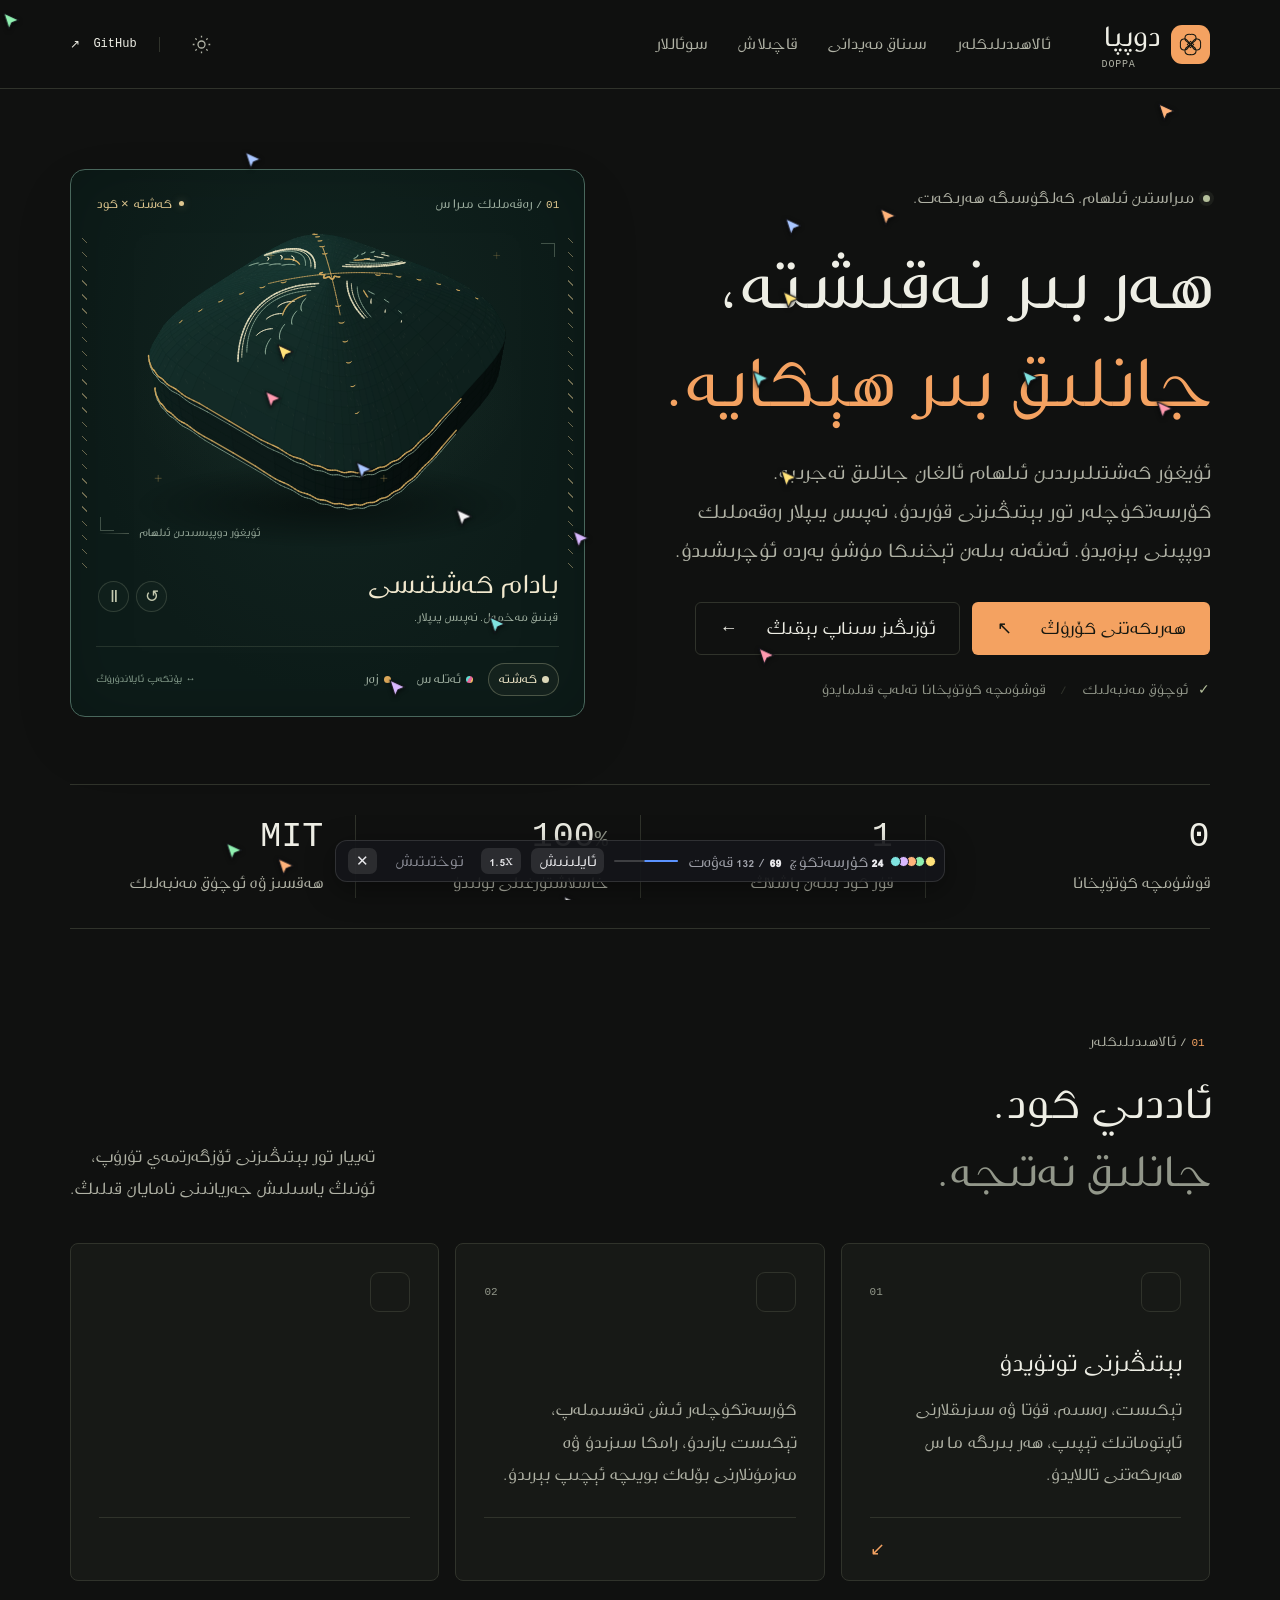
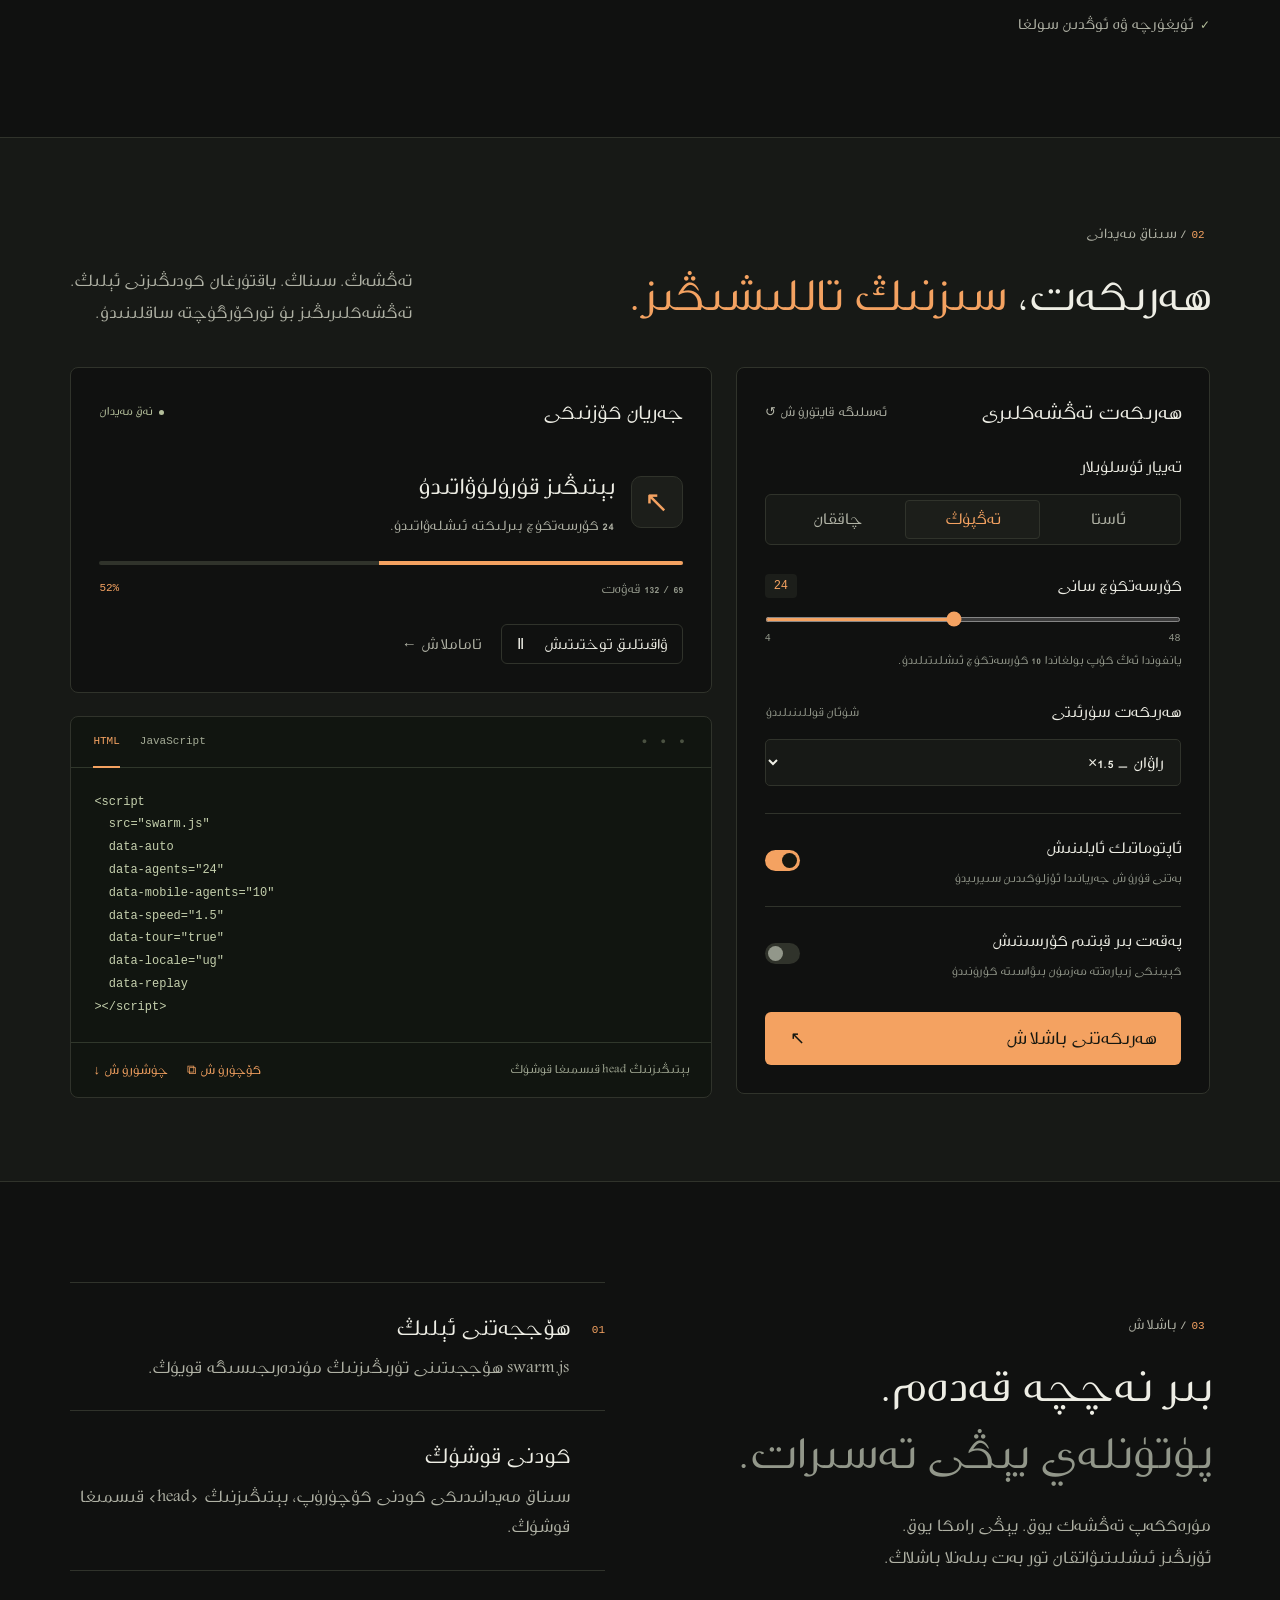
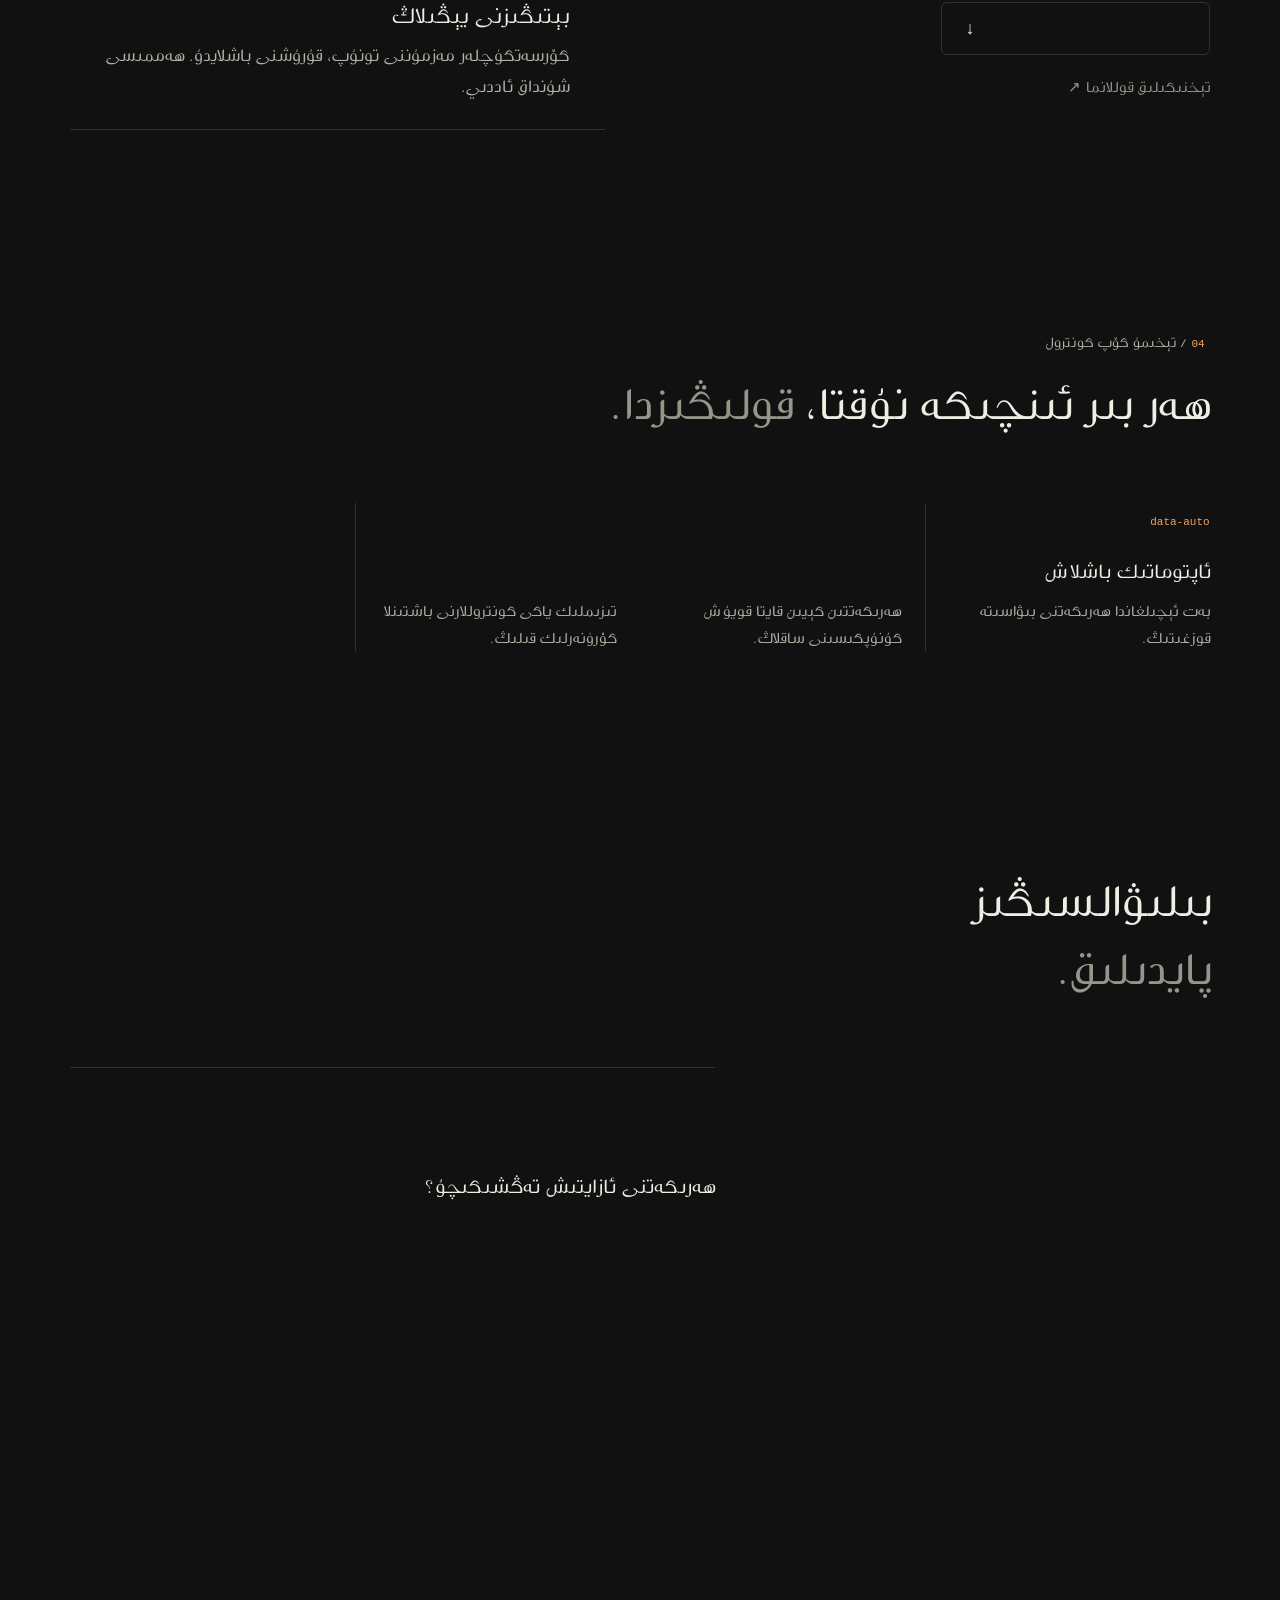
==== demo/index.html @ f2dac741 "Launch Doppa by UyghurCommunity Inherited software notices are preserved in LICENSE and THIRD_PARTY_" ====
<!doctype html>
<html lang="ug" dir="rtl" data-theme="dark">
<head>
  <meta charset="utf-8">
  <meta name="viewport" content="width=device-width, initial-scale=1">
  <meta name="theme-color" content="#101110">
  <meta name="description" content="دوپپا — ئۇيغۇر دوپپا كەشتىسى ۋە ئەتلەس رەڭلىرىدىن ئىلھام ئالغان جانلىق رەقەملىك تەجرىبە. ئۆزىڭىز ئايلاندۇرۇڭ، رەڭ تاللاڭ ۋە تور بېتىڭىزنى جانلاندۇرۇڭ.">
  <title>دوپپا — مىراس بىلەن ھەرىكەت ئۇچراشقاندا</title>
  <link rel="icon" href="mark.svg" type="image/svg+xml">
  <link rel="preload" href="../Uyghur%20tesewwur.ttf" as="font" type="font/ttf" crossorigin>
  <link rel="stylesheet" href="page.css">
  <script src="../swarm.js"></script>
</head>
<body>
  <a class="skip-link" href="#main" data-swarm-skip>مەزمۇنغا ئاتلاش</a>
  <header class="nav" data-swarm-skip>
    <div class="nav-inner wrap">
      <a class="logo" href="#top" aria-label="دوپپا — باش بەت"><span class="logo-mark" aria-hidden="true"><svg viewBox="0 0 40 40" fill="none" stroke="currentColor" stroke-width="1.35" aria-hidden="true"><path d="M20 19C9 15 12 6 20 7c8-1 11 8 0 12Zm1 1c4-11 13-8 12 0 1 8-8 11-12 0Zm-1 1c11 4 8 13 0 12-8 1-11-8 0-12Zm-1-1C15 31 6 28 7 20c-1-8 8-11 12 0Z"/><path d="m20 16 4 4-4 4-4-4Z"/></svg></span><span>دوپپا<span class="logo-sub" lang="en" dir="ltr">DOPPA</span></span></a>
      <nav class="nav-links" id="navigation" aria-label="ئاساسىي تىزىملىك">
        <a href="#features">ئالاھىدىلىكلەر</a><a href="#playground">سىناق مەيدانى</a><a href="#install">قاچىلاش</a><a href="#questions">سوئاللار</a>
      </nav>
      <div class="nav-actions">
        <button class="icon-btn" id="theme-toggle" type="button" aria-label="يورۇق كۆرۈنۈشكە ئالماشتۇرۇش" title="كۆرۈنۈشنى ئالماشتۇرۇش"><svg viewBox="0 0 24 24" fill="none" stroke="currentColor" stroke-width="1.5" aria-hidden="true"><circle cx="12" cy="12" r="4"/><path d="M12 2v2m0 16v2M2 12h2m16 0h2M5 5l1.5 1.5m11 11L19 19M5 19l1.5-1.5m11-11L19 5"/></svg></button>
        <a class="github-link" href="https://github.com/UyghurCommunity" target="_blank" rel="noreferrer"><span lang="en">GitHub</span><span aria-hidden="true">↗</span></a>
        <button class="icon-btn menu-toggle" id="menu-toggle" type="button" aria-label="تىزىملىكنى ئېچىش" aria-expanded="false" aria-controls="navigation">☰</button>
      </div>
    </div>
  </header>

  <main id="main">
    <section class="hero wrap" id="top">
      <div class="hero-copy">
        <p class="eyebrow"><span class="status-dot"></span>مىراستىن ئىلھام. كەلگۈسىگە ھەرىكەت.</p>
        <h1>ھەر بىر نەقىشتە،<br><span class="accent">جانلىق بىر ھېكايە.</span></h1>
        <p class="lede">ئۇيغۇر كەشتىلىرىدىن ئىلھام ئالغان جانلىق تەجرىبە. كۆرسەتكۈچلەر تور بېتىڭىزنى قۇرىدۇ، نەپىس يىپلار رەقەملىك دوپپىنى بېزەيدۇ. ئەنئەنە بىلەن تېخنىكا مۇشۇ يەردە ئۇچرىشىدۇ.</p>
        <div class="cta-row"><button class="btn btn-primary" type="button" id="hero-replay" data-swarm-skip><span>ھەرىكەتنى كۆرۈڭ</span><span aria-hidden="true">↖</span></button><a class="btn btn-outline" href="#playground">ئۆزىڭىز سىناپ بېقىڭ <span aria-hidden="true">←</span></a></div>
        <p class="hero-note"><span class="tiny-check" aria-hidden="true">✓</span>ئوچۇق مەنبەلىك <span class="note-separator">/</span>قوشۇمچە كۈتۈپخانا تەلەپ قىلمايدۇ</p>
      </div>
      <div class="hero-visual heritage-card" data-palette="badam" data-swarm-skip>
        <div class="heritage-heading"><span class="heritage-edition"><bdi>01</bdi> / رەقەملىك مىراس</span><span class="heritage-live"><i></i>كەشتە × كود</span></div>
        <div class="heritage-stage">
          <div class="heritage-halo" aria-hidden="true"></div>
          <span class="heritage-corner corner-tr" aria-hidden="true"></span><span class="heritage-corner corner-bl" aria-hidden="true"></span>
          <canvas id="heritage-canvas" width="600" height="440" tabindex="0" role="img" aria-label="بادام كەشتىسىدىن ئىلھاملانغان، تۆت بۆلەكلىك رەقەملىك دوپپا" aria-describedby="heritage-help">دوپپا كەشتىسىدىن ئىلھاملانغان رەقەملىك نەقىش.</canvas>
          <div class="heritage-object-label"><span>ئۇيغۇر دوپپىسىدىن ئىلھام</span><span class="heritage-label-line" aria-hidden="true"></span></div>
        </div>
        <div class="heritage-caption"><div><h2 id="heritage-title">بادام كەشتىسى</h2><p id="heritage-description">قېنىق مەخمەل. نەپىس يىپلار.</p></div><div class="heritage-object-actions"><button id="heritage-reset" type="button" aria-label="دوپپا كۆرۈنۈشىنى ئەسلىگە قايتۇرۇش" title="ئەسلىگە قايتۇرۇش">↺</button><button id="heritage-pause" type="button" aria-pressed="false" aria-label="دوپپا ھەرىكىتىنى توختىتىش"><span aria-hidden="true">Ⅱ</span></button></div></div>
        <div class="heritage-toolbar"><div class="heritage-palettes" role="group" aria-label="دوپپىنىڭ رەڭ ئۇسلۇبى"><button type="button" data-heritage-palette="badam" aria-pressed="true"><i aria-hidden="true"></i>كەشتە</button><button type="button" data-heritage-palette="atlas" aria-pressed="false"><i aria-hidden="true"></i>ئەتلەس</button><button type="button" data-heritage-palette="golden" aria-pressed="false"><i aria-hidden="true"></i>زەر</button></div><p class="heritage-drag-hint" aria-hidden="true">↔ يۆتكەپ ئايلاندۇرۇڭ</p></div>
        <p class="sr-only" id="heritage-help">سۆرەپ ئايلاندۇرۇڭ. كۇنۇپكا تاختىسىدىكى يۆنىلىش كۇنۇپكىلىرى بىلەن كۆرۈنۈشنى ئۆزگەرتىڭ، بوشلۇق كۇنۇپكىسى بىلەن توختىتىڭ ياكى داۋاملاشتۇرۇڭ، Home بىلەن ئەسلىگە قايتۇرۇڭ.</p>
      </div>
      <dl class="stats"><div><dt>قوشۇمچە كۈتۈپخانا</dt><dd>0</dd></div><div><dt>قۇر كود بىلەن باشلاڭ</dt><dd>1</dd></div><div><dt>خاسلاشتۇرغىلى بولىدۇ</dt><dd>100<span>%</span></dd></div><div><dt>ھەقسىز ۋە ئوچۇق مەنبەلىك</dt><dd lang="en">MIT</dd></div></dl>
    </section>

    <section class="section wrap" id="features">
      <div class="section-heading"><div><p class="kicker"><span dir="ltr">01</span> / ئالاھىدىلىكلەر</p><h2>ئاددىي كود.<br><span class="dim">جانلىق نەتىجە.</span></h2></div><p class="section-intro">تەييار تور بېتىڭىزنى ئۆزگەرتمەي تۇرۇپ،<br>ئۇنىڭ ياسىلىش جەريانىنى نامايان قىلىڭ.</p></div>
      <div class="cards">
        <article class="card"><div class="card-top"><span class="feature-icon" aria-hidden="true">⌕</span><span class="card-num">01</span></div><h3>بېتىڭىزنى تونۇيدۇ</h3><p>تېكىست، رەسىم، قۇتا ۋە سىزىقلارنى ئاپتوماتىك تېپىپ، ھەر بىرىگە ماس ھەرىكەتنى تاللايدۇ.</p><span class="card-foot">ئاپتوماتىك تەھلىل <span aria-hidden="true">↙</span></span></article>
        <article class="card"><div class="card-top"><span class="feature-icon" aria-hidden="true">↖</span><span class="card-num">02</span></div><h3>بىرلىكتە قۇرىدۇ</h3><p>كۆرسەتكۈچلەر ئىش تەقسىملەپ، تېكىست يازىدۇ، رامكا سىزىدۇ ۋە مەزمۇنلارنى بۆلەك بويىچە ئېچىپ بېرىدۇ.</p><span class="card-foot">ماسلاشقان ھەرىكەت <span aria-hidden="true">↙</span></span></article>
        <article class="card"><div class="card-top"><span class="feature-icon" aria-hidden="true">✧</span><span class="card-num">03</span></div><h3>ئىز قالدۇرمايدۇ</h3><p>ھەرىكەت تاماملانغاندا ئۈستۈنكى قەۋەت يوقىلىدۇ. تور بېتىڭىز ئەسلى ھالىتىدە نورمال خىزمەت قىلىدۇ.</p><span class="card-foot">ئەسلى مەزمۇن ساقلىنىدۇ <span aria-hidden="true">↙</span></span></article>
      </div>
      <div class="feature-strip"><span><i aria-hidden="true">✓</i>ئۇيغۇرچە ۋە ئوڭدىن سولغا</span><span><i aria-hidden="true">✓</i>يانفونغا ماسلاشقان</span><span><i aria-hidden="true">✓</i>ھەرىكەتنى ئازايتىشنى قوللايدۇ</span><span><i aria-hidden="true">✓</i>خالىغان ۋاقىتتا ئاتلاڭ</span></div>
    </section>

    <section class="lab-section" id="playground" data-swarm-skip>
      <div class="wrap">
        <div class="section-heading"><div><p class="kicker"><span dir="ltr">02</span> / سىناق مەيدانى</p><h2>ھەرىكەت، <span class="accent">سىزنىڭ تاللىشىڭىز.</span></h2></div><p class="section-intro">تەڭشەڭ. سىناڭ. ياقتۇرغان كودىڭىزنى ئېلىڭ.<br>تەڭشەكلىرىڭىز بۇ توركۆرگۈچتە ساقلىنىدۇ.</p></div>
        <div class="lab-grid">
          <form class="control-panel" id="settings-form">
            <div class="panel-heading"><h3>ھەرىكەت تەڭشەكلىرى</h3><button class="text-button" id="reset-settings" type="button">ئەسلىگە قايتۇرۇش ↺</button></div>
            <div class="field"><span class="field-label" id="preset-label">تەييار ئۇسلۇبلار</span><div class="presets" role="group" aria-labelledby="preset-label"><button type="button" data-preset="calm" aria-pressed="false">ئاستا</button><button type="button" data-preset="balanced" aria-pressed="true">تەڭپۇڭ</button><button type="button" data-preset="energetic" aria-pressed="false">چاققان</button></div></div>
            <div class="field"><label class="field-row" for="agent-count"><span>كۆرسەتكۈچ سانى</span><output for="agent-count" id="agent-output" dir="ltr">24</output></label><input id="agent-count" name="agents" type="range" min="4" max="48" step="1" value="24" dir="ltr"><div class="range-labels" dir="ltr"><span>4</span><span>48</span></div><p class="field-hint">يانفوندا ئەڭ كۆپ بولغاندا 10 كۆرسەتكۈچ ئىشلىتىلىدۇ.</p></div>
            <div class="field"><label class="field-row" for="speed"><span>ھەرىكەت سۈرئىتى</span><span class="field-hint">شۇئان قوللىنىلىدۇ</span></label><select id="speed" name="speed"><option value="0.5">ئاستا — 0.5×</option><option value="1">نورمال — 1×</option><option value="1.5" selected>راۋان — 1.5×</option><option value="2">تېز — 2×</option><option value="4">ناھايىتى تېز — 4×</option></select></div>
            <label class="toggle-row" for="tour"><span><strong>ئاپتوماتىك ئايلىنىش</strong><small>بەتنى قۇرۇش جەريانىدا ئۆزلۈكىدىن سىيرىيدۇ</small></span><input id="tour" name="tour" type="checkbox" role="switch" checked><span class="switch" aria-hidden="true"></span></label>
            <label class="toggle-row" for="once"><span><strong>پەقەت بىر قېتىم كۆرسىتىش</strong><small>كېيىنكى زىيارەتتە مەزمۇن بىۋاسىتە كۆرۈنىدۇ</small></span><input id="once" name="once" type="checkbox" role="switch"><span class="switch" aria-hidden="true"></span></label>
            <button class="btn btn-primary run-button" id="run-animation" type="submit"><span>ھەرىكەتنى باشلاش</span><span aria-hidden="true">↖</span></button>
            <p class="reduced-note" id="reduced-note" hidden>سىستېمىڭىزدا ھەرىكەتنى ئازايتىش ئېچىلغان. مەزمۇنلار بىۋاسىتە كۆرسىتىلىدۇ.</p>
          </form>
          <div class="lab-preview">
            <div class="monitor panel"><div class="panel-heading"><h3>جەريان كۆزنىكى</h3><span class="live-badge"><i></i>نەق مەيدان</span></div><div class="monitor-status"><span class="monitor-symbol" aria-hidden="true">↖</span><div><p class="status-label" id="run-status" role="status" aria-live="polite">سىناشقا تەييار</p><p class="monitor-hint" id="run-hint">تەڭشەكلىرىڭىزنى تاللاپ، ھەرىكەتنى باشلاڭ.</p></div></div><div class="progress" id="build-progress" role="progressbar" aria-label="قۇرۇش جەريانى" aria-valuemin="0" aria-valuemax="100" aria-valuenow="0"><span id="progress-fill"></span></div><div class="monitor-meta"><span id="layer-count">0 / 0 قەۋەت</span><span id="progress-percent" dir="ltr">0%</span></div><div class="monitor-actions"><button class="btn btn-outline" id="pause-animation" type="button" disabled>ۋاقىتلىق توختىتىش <span aria-hidden="true">Ⅱ</span></button><button class="text-button" id="skip-animation" type="button" disabled>تاماملاش ←</button></div></div>
            <div class="code-panel"><div class="code-heading"><div class="code-tabs" role="tablist" aria-label="كود شەكلى"><button id="html-tab" role="tab" type="button" aria-selected="true" aria-controls="code-preview" data-code="html" lang="en">HTML</button><button id="js-tab" role="tab" type="button" aria-selected="false" aria-controls="code-preview" data-code="js" tabindex="-1" lang="en">JavaScript</button></div><span class="code-dots" aria-hidden="true">● ● ●</span></div><pre id="code-preview" role="tabpanel" aria-labelledby="html-tab" tabindex="0" dir="ltr"><code id="generated-code"></code></pre><div class="code-footer"><span id="code-instruction">بېتىڭىزگە قوشۇشقا تەييار</span><div><button id="copy-code" class="text-button" type="button">كۆچۈرۈش ⧉</button><button id="download-code" class="text-button" type="button">چۈشۈرۈش ↓</button></div></div><p class="copy-status" id="copy-status" role="status" aria-live="polite"></p></div>
          </div>
        </div>
      </div>
    </section>

    <section class="section wrap install-section" id="install">
      <div class="install-copy"><p class="kicker"><span dir="ltr">03</span> / باشلاش</p><h2>بىر نەچچە قەدەم.<br><span class="dim">پۈتۈنلەي يېڭى تەسىرات.</span></h2><p class="section-intro">مۇرەككەپ تەڭشەك يوق. يېڭى رامكا يوق.<br>ئۆزىڭىز ئىشلىتىۋاتقان تور بەت بىلەنلا باشلاڭ.</p><a class="btn btn-outline" href="../swarm.js" download="swarm.js">ھۆججەتنى چۈشۈرۈش <span aria-hidden="true">↓</span></a><a class="docs-link" href="https://github.com/UyghurCommunity/doppa#readme" target="_blank" rel="noreferrer">تېخنىكىلىق قوللانما ↗</a></div>
      <ol class="steps"><li><span class="step-num">01</span><div><h3>ھۆججەتنى ئېلىڭ</h3><p><bdi lang="en">swarm.js</bdi> ھۆججىتىنى تۈرىڭىزنىڭ مۇندەرىجىسىگە قويۇڭ.</p></div></li><li><span class="step-num">02</span><div><h3>كودنى قوشۇڭ</h3><p>سىناق مەيدانىدىكى كودنى كۆچۈرۈپ، بېتىڭىزنىڭ <bdi lang="en">&lt;head&gt;</bdi> قىسمىغا قوشۇڭ.</p></div></li><li><span class="step-num">03</span><div><h3>بېتىڭىزنى يېڭىلاڭ</h3><p>كۆرسەتكۈچلەر مەزمۇننى تونۇپ، قۇرۇشنى باشلايدۇ. ھەممىسى شۇنداق ئاددىي.</p></div></li></ol>
    </section>

    <section class="section wrap" id="options"><div class="section-heading"><div><p class="kicker"><span dir="ltr">04</span> / تېخىمۇ كۆپ كونترول</p><h2>ھەر بىر ئىنچىكە نۇقتا، <span class="dim">قولىڭىزدا.</span></h2></div></div><div class="options-grid"><div class="option"><code>data-auto</code><h3>ئاپتوماتىك باشلاش</h3><p>بەت ئېچىلغاندا ھەرىكەتنى بىۋاسىتە قوزغىتىڭ.</p></div><div class="option"><code>data-replay</code><h3>قايتا كۆرۈش</h3><p>ھەرىكەتتىن كېيىن قايتا قويۇش كۇنۇپكىسىنى ساقلاڭ.</p></div><div class="option"><code>data-swarm-skip</code><h3>بۆلەكنى چىقىرىۋېتىش</h3><p>تىزىملىك ياكى كونتروللارنى باشتىنلا كۆرۈنەرلىك قىلىڭ.</p></div><div class="option"><code>data-swarm="media"</code><h3>بىر پۈتۈن ئېچىش</h3><p>بىر بۆلەكنى رەسىمگە ئوخشاش بىرلا قېتىمدا ئېچىڭ.</p></div></div></section>

    <section class="section wrap faq-section" id="questions"><div><p class="kicker"><span dir="ltr">05</span> / سوئاللار</p><h2>بىلىۋالسىڭىز<br><span class="dim">پايدىلىق.</span></h2></div><div class="faq-list"><details open><summary>مەۋجۇت تور بېتىمنى ئۆزگەرتىشىم كېرەكمۇ؟<span aria-hidden="true">+</span></summary><p>ياق. بۇ قورال تەييار مەزمۇننى تونۇپ ھەرىكەت قوشىدۇ. ھۆججەتنى ۋە بىر قۇر كودنى قوشسىڭىزلا بولىدۇ. ئۇنى ئېلىۋەتسىڭىز بەت ئەسلى ھالىتىگە قايتىدۇ.</p></details><details><summary>ئۇيغۇرچە مەزمۇننى قوللامدۇ؟<span aria-hidden="true">+</span></summary><p>ھەئە. بۇ نۇسخا ئۇيغۇرچە كونتروللارنى ۋە ئوڭدىن سولغا يېزىشنى قوللايدۇ. بەتنىڭ تىلىنى <bdi lang="en">lang="ug"</bdi> قىلىپ بەلگىلەڭ. بۇ بېتىمىزدە تەسەۋۋۇر خەت نۇسخىسى ئىشلىتىلدى.</p></details><details><summary>زىيارەتچىلەر ھەرىكەتنى توختىتالامدۇ؟<span aria-hidden="true">+</span></summary><p>ھەئە. ۋاقىتلىق توختىتىش، داۋاملاشتۇرۇش، سۈرئەتنى ئۆزگەرتىش ۋە بىۋاسىتە تاماملاش كونتروللىرى بار. قولدا سىيرىغاندا ئاپتوماتىك ئايلىنىش سىزگە يول بېرىدۇ.</p></details><details><summary>ھەرىكەتنى ئازايتىش تەڭشىكىچۇ؟<span aria-hidden="true">+</span></summary><p>سىستېمىدا ھەرىكەتنى ئازايتىش ئېچىلغان بولسا، مەزمۇنلار جانلاندۇرۇلماي بىۋاسىتە كۆرسىتىلىدۇ. تېكىستلەر ئېكران ئوقۇغۇچ ۋە ئىزدەش ماتورلىرى ئۈچۈن بەتتە ساقلىنىدۇ.</p></details><details><summary>بۇ قورالنى ھەقسىز ئىشلىتەمدىم؟<span aria-hidden="true">+</span></summary><p>ھەئە. قورال MIT ئىجازەتنامىسىدە ئوچۇق مەنبەلىك تارقىتىلغان. شەخسىي ۋە سودا تۈرلىرىڭىزدە ئىشلىتەلەيسىز. ئەسلى ئىجازەتنامىنى ساقلاڭ.</p></details></div></section>

    <section class="closing wrap"><div class="closing-inner"><p class="eyebrow"><span class="status-dot"></span>ئىجاد قىلىشنى باشلاڭ</p><h2>كېيىنكى بېتىڭىز،<br><span class="accent">تېخىمۇ جانلىق بولسۇن.</span></h2><p>ئۆزىڭىزگە ماسلاشتۇرۇڭ. ئۆز تۈرىڭىزدە ئىشلىتىڭ.</p><a class="btn btn-primary" href="#playground">سىناق مەيدانىغا قايتىش <span aria-hidden="true">↑</span></a><span class="closing-spark" aria-hidden="true"><svg viewBox="0 0 40 40" fill="none" stroke="currentColor" stroke-width="1.35" aria-hidden="true"><path d="M20 19C9 15 12 6 20 7c8-1 11 8 0 12Zm1 1c4-11 13-8 12 0 1 8-8 11-12 0Zm-1 1c11 4 8 13 0 12-8 1-11-8 0-12Zm-1-1C15 31 6 28 7 20c-1-8 8-11 12 0Z"/><path d="m20 16 4 4-4 4-4-4Z"/></svg></span></div></section>
  </main>
  <footer class="footer wrap"><a class="logo" href="#top"><span class="logo-mark" aria-hidden="true"><svg viewBox="0 0 40 40" fill="none" stroke="currentColor" stroke-width="1.35" aria-hidden="true"><path d="M20 19C9 15 12 6 20 7c8-1 11 8 0 12Zm1 1c4-11 13-8 12 0 1 8-8 11-12 0Zm-1 1c11 4 8 13 0 12-8 1-11-8 0-12Zm-1-1C15 31 6 28 7 20c-1-8 8-11 12 0Z"/><path d="m20 16 4 4-4 4-4-4Z"/></svg></span><span>دوپپا</span></a><p>مىراستىن ئىلھام. تەسەۋۋۇر بىلەن ياسالدى.</p><div><a href="https://github.com/UyghurCommunity" lang="en" target="_blank" rel="noreferrer">GitHub ↗</a><a href="../LICENSE" lang="en">MIT</a><a href="#top">يۇقىرىغا ↑</a></div></footer>
  <div class="toast" id="toast" role="status" aria-live="polite" data-swarm-skip></div>
  <script src="heritage.js"></script>
  <script src="page.js"></script>
</body>
</html>
---- demo/page.css ----
@font-face {
  font-family:"Tesewwur";
  src:url("../Uyghur%20tesewwur.ttf") format("truetype");
  font-weight:400;
  font-style:normal;
  font-display:swap;
}

:root {
  color-scheme:dark;
  --ink:#101110;
  --panel:#171916;
  --panel-alt:#1c1e1a;
  --line:#30332b;
  --text:#eeeee5;
  --muted:#b0b2a5;
  --dim:#92978a;
  --accent:#f4a261;
  --accent-text:#151710;
  --green:#b4bf9b;
  --gutter:clamp(22px,5.5vw,84px);
  --sans:"Tesewwur",Tahoma,Arial,sans-serif;
  --mono:ui-monospace,SFMono-Regular,Consolas,monospace;
}

:root[data-theme=light] {
  color-scheme:light;
  --ink:#f5f3eb;
  --panel:#eeede4;
  --panel-alt:#e7e7dc;
  --line:#d4d5c6;
  --text:#23271e;
  --muted:#5e6455;
  --dim:#6b735f;
  --accent:#b75a23;
  --accent-text:#fff8ef;
  --green:#596b3d;
}

* {
  box-sizing:border-box;
}

html {
  scroll-behavior:smooth;
  scroll-padding-top:100px;
  background:var(--ink);
  -webkit-text-size-adjust:100%;
}

body {
  margin:0;
  background:var(--ink);
  color:var(--text);
  font-family:var(--sans);
  font-size:18px;
  line-height:1.8;
  -webkit-font-smoothing:antialiased;
}

h1,h2,h3,p,dl,dd,dt,ul,ol {
  margin:0;
  padding:0;
}

ul,ol {
  list-style:none;
}

a {
  color:inherit;
  text-decoration:none;
}

button,input,select {
  font:inherit;
}

button {
  cursor:pointer;
}

button:disabled {
  cursor:default;
  opacity:.4;
}

a,button,input,select,summary {
  -webkit-tap-highlight-color:transparent;
}

button,a,select,input,summary {
  outline-offset:5px;
}

:focus-visible {
  outline:2px solid var(--accent);
}

::selection {
  background:var(--accent);
  color:var(--accent-text);
}

[hidden] {
  display:none!important;
}

bdi,code {
  unicode-bidi:isolate;
}

code {
  font-family:var(--mono);
  direction:ltr;
  display:inline-block;
  font-size:.8em;
}

.wrap {
  max-width:1440px;
  width:100%;
  margin-inline:auto;
  padding-inline:var(--gutter);
}

.accent {
  color:var(--accent);
}

.dim {
  color:var(--dim);
}

.skip-link {
  position:fixed;
  inset-block-start:8px;
  inset-inline-start:20px;
  transform:translateY(-150%);
  z-index:100;
  background:var(--accent);
  color:var(--accent-text);
  padding:8px 20px;
  border-radius:5px;
}

.skip-link:focus {
  transform:none;
}

.nav {
  position:sticky;
  top:0;
  z-index:20;
  background:color-mix(in srgb,var(--ink) 92%,transparent);
  backdrop-filter:blur(18px);
  border-bottom:1px solid var(--line);
}

.nav-inner {
  min-height:88px;
  display:flex;
  align-items:center;
  gap:clamp(24px,4vw,64px);
}

.logo {
  display:inline-flex;
  align-items:center;
  gap:12px;
  font-size:29px;
  line-height:1.3;
  flex-shrink:0;
}

.logo-mark {
  display:grid;
  place-items:center;
  width:39px;
  height:39px;
  border-radius:11px;
  background:var(--accent);
  color:var(--accent-text);
  font:29px/1 Arial,sans-serif;
}

.logo-sub {
  font:10px/1 var(--mono);
  letter-spacing:.08em;
  display:block;
  color:var(--muted);
  margin-top:5px;
}

.nav-links {
  display:flex;
  gap:30px;
  font-size:16px;
  color:var(--muted);
}

.nav-links a:hover,.github-link:hover,.text-button:hover,.docs-link:hover {
  color:var(--accent);
}

.nav-actions {
  margin-inline-start:auto;
  display:flex;
  align-items:center;
  gap:22px;
}

.icon-btn {
  border:0;
  background:transparent;
  color:var(--muted);
  display:grid;
  place-items:center;
  width:40px;
  height:40px;
  border-radius:8px;
}

.icon-btn:hover {
  background:var(--panel-alt);
  color:var(--text);
}

.icon-btn svg {
  width:21px;
  height:21px;
}

.github-link {
  display:flex;
  gap:13px;
  align-items:center;
  font:12px var(--mono);
  border-inline-start:1px solid var(--line);
  padding-inline-start:22px;
}

.menu-toggle {
  display:none;
}

.btn {
  display:inline-flex;
  align-items:center;
  justify-content:center;
  gap:28px;
  min-height:53px;
  padding:10px 24px;
  border:1px solid transparent;
  border-radius:6px;
  font-size:18px;
  line-height:1.5;
  transition:background .15s,transform .15s;
}

.btn:hover {
  transform:translateY(-2px);
}

.btn-primary {
  background:var(--accent);
  color:var(--accent-text);
}

.btn-primary:hover {
  background:color-mix(in srgb,var(--accent) 87%,white);
}

.btn-outline {
  background:transparent;
  border-color:var(--line);
  color:var(--text);
}

.btn-outline:hover {
  background:var(--panel-alt);
  border-color:var(--dim);
}

.text-button {
  padding:0;
  border:0;
  background:transparent;
  color:var(--muted);
  font-size:15px;
  line-height:1.7;
}

.hero {
  display:grid;
  grid-template-columns:1.1fr 1fr;
  gap:58px;
  align-items:center;
  padding-block:80px 0;
}

.eyebrow {
  display:flex;
  align-items:center;
  gap:10px;
  font-size:16px;
  color:var(--muted);
  margin-bottom:22px;
}

.status-dot {
  width:7px;
  height:7px;
  border-radius:50%;
  background:var(--green);
  box-shadow:0 0 0 4px color-mix(in srgb,var(--green) 8%,transparent);
  flex-shrink:0;
}

h1 {
  font-size:clamp(52px,5.5vw,81px);
  line-height:1.4;
  font-weight:400;
}

h2 {
  font-size:clamp(32px,3.4vw,49px);
  line-height:1.55;
  font-weight:400;
}

h3 {
  font-size:24px;
  line-height:1.6;
  font-weight:400;
}

.lede {
  font-size:20px;
  color:var(--muted);
  line-height:1.95;
  max-width:540px;
  margin-top:21px;
}

.cta-row {
  display:flex;
  flex-wrap:wrap;
  gap:12px;
  margin-top:32px;
}

.hero-note {
  display:flex;
  align-items:center;
  gap:10px;
  font-size:14px;
  color:var(--dim);
  margin-top:22px;
}

.tiny-check {
  color:var(--green);
}

.note-separator {
  margin-inline:5px;
  color:var(--line);
}

/* Textile sculpture: a quiet gallery frame around the embroidered object. */
.hero-visual.heritage-card {
  --thread:#dfc78f;
  position:relative;
  isolation:isolate;
  display:grid;
  grid-template-rows:auto minmax(0,1fr) auto auto;
  width:100%;
  min-width:0;
  aspect-ratio:.94;
  max-height:590px;
  border:1px solid #49675c;
  border-radius:15px;
  overflow:hidden;
  color:#e9e5cf;
  background:radial-gradient(ellipse at 50% 35%,#254d432e,transparent 67%),#0d1c19;
  box-shadow:inset 0 0 65px #0003,0 25px 65px #00000014;
}
.heritage-card:before,.heritage-card:after {
  content:"";
  position:absolute;
  pointer-events:none;
  z-index:1;
  width:5px;
  inset-block:65px 145px;
  opacity:.45;
  background:repeating-linear-gradient(45deg,transparent 0 5px,var(--thread) 5px 6px,transparent 6px 10px);
}
.heritage-card:before { inset-inline-start:11px; }
.heritage-card:after { inset-inline-end:11px; }
.heritage-card[data-palette=atlas] {
  --thread:#70c9c5;
  background:radial-gradient(ellipse at 45% 35%,#4e3b6b45,transparent 65%),#111d25;
  border-color:#48686c;
}
.heritage-card[data-palette=golden] {
  --thread:#e9bf6f;
  background:radial-gradient(ellipse at 45% 35%,#5d2d454a,transparent 65%),#231720;
  border-color:#775941;
}
.heritage-heading {
  display:flex;
  align-items:center;
  justify-content:space-between;
  gap:14px;
  padding:22px 25px 0;
  font-size:13px;
  color:#9eb0a1;
}
.heritage-edition bdi { font:11px var(--mono);color:var(--thread); }
.heritage-live { display:inline-flex;align-items:center;gap:8px;color:var(--thread); }
.heritage-live i { width:5px;height:5px;border-radius:50%;background:var(--thread);box-shadow:0 0 9px #dbc28b66; }
.heritage-stage { position:relative;min-height:245px;isolation:isolate; }
.heritage-halo {
  position:absolute;
  inset:15% 8% 8%;
  background:radial-gradient(ellipse,#71987c15,transparent 65%);
  pointer-events:none;
  z-index:-1;
}
#heritage-canvas {
  display:block;
  position:absolute;
  inset:0;
  width:100%;
  height:100%;
  cursor:grab;
  touch-action:pan-y;
  border-radius:10px;
}
#heritage-canvas.is-dragging { cursor:grabbing; }
#heritage-canvas:focus-visible { outline:1px dashed var(--thread);outline-offset:-12px; }
.heritage-corner { position:absolute;width:14px;height:14px;border-color:#8fa38e66;border-style:solid;pointer-events:none; }
.corner-tr { inset-block-start:28px;inset-inline-start:29px;border-width:1px 1px 0 0; }
.corner-bl { inset-block-end:22px;inset-inline-end:29px;border-width:0 0 1px 1px; }
.heritage-object-label { position:absolute;inset-inline-end:28px;inset-block-end:10px;display:flex;align-items:center;gap:10px;pointer-events:none;font-size:11px;color:#9eb0a1; }
.heritage-label-line { display:block;width:30px;height:1px;background:linear-gradient(90deg,transparent,#a8b49c66); }
.heritage-caption { padding:11px 27px 17px;display:flex;align-items:center;justify-content:space-between;gap:12px; }
.heritage-caption h2 { font-size:27px;line-height:1.5;color:#f1e8ce; }
.heritage-caption p { color:#a4b4a4;font-size:12px;margin-top:3px; }
.heritage-object-actions { display:flex;gap:7px;flex-shrink:0; }
.heritage-object-actions button { width:31px;height:31px;border:1px solid #b2bf9e33;border-radius:50%;background:#b2bf9e06;color:#c4c9af;font:17px Arial,sans-serif;display:grid;place-items:center; }
.heritage-object-actions button:hover { border-color:var(--thread);color:var(--thread);background:#b2bf9e12; }
.heritage-toolbar { display:flex;justify-content:space-between;align-items:center;gap:10px;margin-inline:25px;padding-block:16px 20px;border-top:1px solid #b2bf9e26; }
.heritage-palettes { display:flex;gap:5px; }
.heritage-palettes button { display:inline-flex;align-items:center;gap:6px;border:1px solid transparent;border-radius:20px;background:transparent;color:#9eaea0;padding:3px 9px;font-size:13px;line-height:1.9; }
.heritage-palettes button[aria-pressed=true] { color:#eee5c7;border-color:#c9c7a34f;background:#c9c7a30b; }
.heritage-palettes button:hover { color:#fff4d4; }
.heritage-palettes i { width:7px;height:7px;border-radius:50%;background:#dcd7b8; }
.heritage-palettes [data-heritage-palette=atlas] i { background:linear-gradient(120deg,#64d8cf 40%,#e36a9a 40% 70%,#f2ba64 70%); }
.heritage-palettes [data-heritage-palette=golden] i { background:#dca85a; }
.heritage-drag-hint { color:#8ca492;font-size:10px;white-space:nowrap; }
.live-badge i { height:5px;width:5px;border-radius:50%;background:var(--green); }
.sr-only { position:absolute;width:1px;height:1px;padding:0;margin:-1px;overflow:hidden;clip:rect(0,0,0,0);white-space:nowrap;border:0; }
@media (max-width:1100px) {
  .hero-visual.heritage-card { aspect-ratio:.82; }
  .heritage-drag-hint { display:none; }
  .heritage-toolbar { justify-content:center; }
  .heritage-caption { padding-inline:22px; }
}
@media (max-width:850px) {
  .hero-visual.heritage-card { aspect-ratio:.72; }
  .heritage-heading { padding-inline:20px;font-size:11px; }
  .heritage-caption h2 { font-size:25px; }
  .heritage-caption p { font-size:11px; }
  .heritage-object-actions { gap:5px; }
  .heritage-object-actions button { width:28px;height:28px; }
}
@media (max-width:620px) {
  .hero-visual.heritage-card { aspect-ratio:.88;max-width:460px;justify-self:center; }
  .heritage-stage { min-height:235px; }
  .heritage-heading { padding:19px 24px 0;font-size:12px; }
  .heritage-caption { padding:9px 24px 14px; }
  .heritage-caption h2 { font-size:27px; }
  .heritage-caption p { font-size:12px; }
  .heritage-toolbar { padding-block:13px 17px;margin-inline:23px;justify-content:space-between; }
  .heritage-drag-hint { display:block;font-size:9px; }
  .heritage-palettes button { padding-inline:7px;font-size:12px; }
  .heritage-object-label { font-size:10px; }
}
@media (max-width:370px) {
  .heritage-drag-hint { display:none; }
  .heritage-toolbar { justify-content:center; }
  .heritage-caption { padding-inline:21px; }
  .heritage-caption h2 { font-size:25px; }
  .heritage-caption p { font-size:10px; }
}

.stats {
  grid-column:1/-1;
  display:grid;
  grid-template-columns:repeat(4,1fr);
  margin-top:9px;
  border-top:1px solid var(--line);
  border-bottom:1px solid var(--line);
  padding-block:30px;
}

.stats>div {
  display:flex;
  flex-direction:column;
  padding-inline:32px;
  border-inline-end:1px solid var(--line);
}

.stats>div:first-child {
  padding-inline-start:0;
}

.stats>div:last-child {
  border:0;
}

.stats dd {
  order:-1;
  font:35px/1.3 var(--mono);
  color:var(--text);
}

.stats dd span {
  font-size:22px;
  color:var(--dim);
}

.stats dt {
  font-size:16px;
  color:var(--muted);
  margin-top:9px;
}

.section {
  padding-block:100px;
}

.section-heading {
  display:flex;
  justify-content:space-between;
  gap:28px;
  align-items:flex-end;
  margin-bottom:38px;
}

.kicker {
  font-size:14px;
  color:var(--muted);
  margin-bottom:16px;
}

.kicker>span {
  font:11px var(--mono);
  color:var(--accent);
  margin-inline-end:5px;
}

.section-intro {
  color:var(--muted);
  font-size:17px;
  line-height:1.9;
  max-width:410px;
}

.cards {
  display:grid;
  grid-template-columns:repeat(3,1fr);
  gap:16px;
}

.card {
  padding:28px 28px 0;
  border:1px solid var(--line);
  border-radius:8px;
  background:var(--panel);
}

.card-top {
  display:flex;
  justify-content:space-between;
  align-items:center;
  margin-bottom:32px;
}

.feature-icon {
  width:40px;
  height:40px;
  border:1px solid var(--line);
  border-radius:9px;
  display:grid;
  place-items:center;
  color:var(--accent);
  font:29px Arial;
}

.card-num {
  font:11px var(--mono);
  color:var(--dim);
}

.card p {
  color:var(--muted);
  font-size:17px;
  line-height:1.9;
  margin-top:12px;
  min-height:96px;
}

.card-foot {
  display:flex;
  justify-content:space-between;
  align-items:center;
  border-top:1px solid var(--line);
  padding-block:18px;
  margin-top:26px;
  font-size:14px;
  color:var(--dim);
}

.card-foot>span {
  font:18px Arial;
  color:var(--accent);
}

.feature-strip {
  display:flex;
  justify-content:space-between;
  gap:18px;
  flex-wrap:wrap;
  margin-top:29px;
  font-size:15px;
  color:var(--muted);
}

.feature-strip i {
  font:12px Arial;
  color:var(--green);
  margin-inline-end:7px;
}

.lab-section {
  padding-block:83px;
  background:var(--panel);
  border-block:1px solid var(--line);
  scroll-margin-top:10px;
}

.lab-grid {
  display:grid;
  grid-template-columns:.85fr 1.15fr;
  gap:24px;
  align-items:start;
}

.control-panel,.panel {
  padding:28px;
  border:1px solid var(--line);
  border-radius:8px;
  background:var(--ink);
}

.panel-heading {
  display:flex;
  align-items:center;
  justify-content:space-between;
  gap:15px;
  margin-bottom:25px;
}

.panel-heading h3 {
  font-size:20px;
}

.panel-heading .text-button {
  font-size:13px;
}

.field {
  margin-bottom:27px;
}

.field-label,.field-row {
  font-size:16px;
}

.field-label {
  display:block;
  margin-bottom:12px;
}

.field-row {
  display:flex;
  align-items:center;
  justify-content:space-between;
  gap:10px;
  margin-bottom:12px;
}

.field-row output {
  font:12px var(--mono);
  padding:5px 9px;
  border-radius:4px;
  background:var(--panel-alt);
  color:var(--accent);
}

.presets {
  display:grid;
  grid-template-columns:repeat(3,1fr);
  padding:5px;
  border:1px solid var(--line);
  border-radius:6px;
  background:var(--panel);
}

.presets button {
  background:transparent;
  color:var(--muted);
  border:1px solid transparent;
  border-radius:4px;
  min-height:39px;
  font-size:16px;
}

.presets button[aria-pressed=true] {
  background:var(--panel-alt);
  color:var(--accent);
  border-color:var(--line);
}

input[type=range] {
  display:block;
  width:100%;
  margin:16px 0 11px;
  accent-color:var(--accent);
  height:5px;
  cursor:pointer;
}

.range-labels {
  display:flex;
  justify-content:space-between;
  font:10px var(--mono);
  color:var(--dim);
}

.field-hint {
  font-size:12px;
  color:var(--dim);
  margin-top:6px;
}

.field-row .field-hint {
  margin:0;
}

select {
  width:100%;
  padding:8px 13px;
  background:var(--panel);
  border:1px solid var(--line);
  border-radius:5px;
  color:var(--text);
  font-size:16px;
  min-height:47px;
}

.toggle-row {
  position:relative;
  display:flex;
  gap:18px;
  align-items:center;
  justify-content:space-between;
  padding-block:17px;
  border-top:1px solid var(--line);
  cursor:pointer;
}

.toggle-row strong {
  font-size:16px;
  font-weight:400;
}

.toggle-row small {
  display:block;
  font-size:12px;
  color:var(--dim);
  margin-top:4px;
}

.toggle-row input {
  position:absolute;
  inset-inline-end:0;
  opacity:0;
  width:39px;
  height:25px;
  margin:0;
}

.switch {
  width:35px;
  height:21px;
  flex-shrink:0;
  border-radius:20px;
  background:var(--line);
  padding:3px;
  direction:ltr;
  transition:background .15s;
}

.switch:after {
  content:"";
  display:block;
  width:15px;
  height:15px;
  border-radius:50%;
  background:var(--dim);
  transition:transform .15s;
}

.toggle-row input:checked+.switch {
  background:var(--accent);
}

.toggle-row input:checked+.switch:after {
  background:var(--accent-text);
  transform:translateX(14px);
}

.toggle-row input:focus-visible+.switch {
  outline:2px solid var(--accent);
  outline-offset:4px;
}

.run-button {
  width:100%;
  margin-top:13px;
  justify-content:space-between;
}

.lab-preview {
  display:grid;
  gap:23px;
  min-width:0;
}

.live-badge {
  font-size:12px;
  color:var(--green);
  display:flex;
  gap:7px;
  align-items:center;
}

.monitor-status {
  display:flex;
  gap:17px;
  align-items:center;
  padding-block:13px 23px;
}

.monitor-symbol {
  font:30px Arial;
  color:var(--accent);
  width:52px;
  height:52px;
  display:grid;
  place-items:center;
  background:var(--panel-alt);
  border:1px solid var(--line);
  border-radius:10px;
  flex-shrink:0;
}

.status-label {
  font-size:23px;
}

.monitor-hint {
  font-size:14px;
  color:var(--muted);
  margin-top:5px;
}

.progress {
  height:4px;
  background:var(--line);
  border-radius:2px;
  overflow:hidden;
}

.progress>span {
  display:block;
  width:0;
  height:100%;
  background:var(--accent);
  transition:width .15s;
}

.monitor-meta {
  display:flex;
  justify-content:space-between;
  align-items:center;
  color:var(--dim);
  font-size:13px;
  margin-top:12px;
}

.monitor-meta>span:last-child {
  font:11px var(--mono);
  color:var(--accent);
}

.monitor-actions {
  display:flex;
  gap:20px;
  align-items:center;
  margin-top:24px;
}

.monitor-actions .btn {
  min-height:40px;
  padding:6px 15px;
  font-size:15px;
  gap:20px;
}

.code-panel {
  border:1px solid var(--line);
  border-radius:8px;
  background:#111510;
  color:#dedfce;
  overflow:hidden;
}

.code-heading {
  padding:0 22px;
  display:flex;
  justify-content:space-between;
  align-items:center;
  border-bottom:1px solid #30372b;
  direction:ltr;
}

.code-tabs {
  display:flex;
  gap:20px;
}

.code-tabs button {
  position:relative;
  color:#a4ab96;
  background:none;
  border:0;
  padding:17px 0;
  font:11px/1.4 var(--mono);
}

.code-tabs button[aria-selected=true] {
  color:#f4a261;
}

.code-tabs button[aria-selected=true]:after {
  content:"";
  position:absolute;
  bottom:-1px;
  inset-inline:0;
  height:2px;
  background:#f4a261;
}

.code-dots {
  font:9px var(--mono);
  letter-spacing:4px;
  color:#4a5141;
}

.code-panel pre {
  font:12px/1.9 var(--mono);
  text-align:left;
  margin:0;
  padding:23px;
  min-height:245px;
  max-height:370px;
  overflow:auto;
  white-space:pre-wrap;
  overflow-wrap:anywhere;
  tab-size:2;
}

.code-panel code {
  font:inherit;
  color:#c5d0ad;
  display:block;
}

.code-footer {
  display:flex;
  justify-content:space-between;
  align-items:center;
  gap:20px;
  padding:16px 22px;
  border-top:1px solid #30372b;
  font-size:12px;
  color:#a4ab96;
}

.code-footer>div {
  display:flex;
  gap:20px;
  flex-shrink:0;
}

.code-footer .text-button {
  font-size:13px;
  color:#f4a261;
}

.copy-status:empty {
  display:none;
}

.copy-status {
  font-size:13px;
  padding:0 22px 14px;
  color:#c5d0ad;
}

.reduced-note {
  font-size:13px;
  color:var(--muted);
  margin-top:13px;
}

.install-section {
  display:grid;
  grid-template-columns:1fr 1fr;
  gap:70px;
  align-items:center;
}

.install-copy .section-intro {
  margin-block:22px 28px;
}

.docs-link {
  display:block;
  margin-top:18px;
  font-size:15px;
  color:var(--dim);
}

.steps li {
  display:flex;
  gap:23px;
  border-top:1px solid var(--line);
  padding-block:27px;
}

.steps li:last-child {
  border-bottom:1px solid var(--line);
}

.step-num {
  font:11px var(--mono);
  color:var(--accent);
  padding-top:14px;
}

.steps h3 {
  font-size:22px;
}

.steps p {
  font-size:17px;
  color:var(--muted);
  margin-top:8px;
}

.options-grid {
  display:grid;
  grid-template-columns:repeat(4,1fr);
  border-block:1px solid var(--line);
  padding-block:25px;
}

.option {
  border-inline-end:1px solid var(--line);
  padding-inline:24px;
}

.option:first-child {
  padding-inline-start:0;
}

.option:last-child {
  border:0;
}

.option>code {
  font:11px var(--mono);
  color:var(--accent);
  overflow-wrap:anywhere;
}

.option h3 {
  font-size:20px;
  margin-top:20px;
}

.option p {
  font-size:15px;
  color:var(--muted);
  margin-top:10px;
}

.faq-section {
  display:grid;
  grid-template-columns:1fr 1.5fr;
  gap:65px;
  padding-top:50px;
}

.faq-list details {
  border-top:1px solid var(--line);
  padding-block:21px;
}

.faq-list details:last-child {
  border-bottom:1px solid var(--line);
}

.faq-list summary {
  cursor:pointer;
  display:flex;
  justify-content:space-between;
  gap:20px;
  align-items:center;
  font-size:20px;
  list-style:none;
}

.faq-list summary::-webkit-details-marker {
  display:none;
}

.faq-list summary>span {
  font:19px var(--mono);
  color:var(--dim);
  transition:transform .2s;
}

.faq-list details[open] summary>span {
  transform:rotate(45deg);
  color:var(--accent);
}

.faq-list details p {
  color:var(--muted);
  font-size:17px;
  margin-top:16px;
  line-height:1.95;
  padding-inline-end:30px;
}

.closing {
  padding-bottom:80px;
}

.closing-inner {
  position:relative;
  padding:48px;
  background:var(--panel);
  border:1px solid var(--line);
  border-radius:10px;
  overflow:hidden;
}

.closing-inner .eyebrow {
  font-size:14px;
  margin-bottom:14px;
}

.closing h2 {
  font-size:clamp(35px,4vw,58px);
  line-height:1.5;
}

.closing p:not(.eyebrow) {
  margin-block:17px 26px;
  color:var(--muted);
}

.closing-spark {
  position:absolute;
  inset-inline-end:8%;
  top:50%;
  transform:translateY(-50%);
  font:210px/1 Arial,sans-serif;
  color:var(--accent);
  opacity:.65;
}

.footer {
  display:flex;
  align-items:center;
  justify-content:space-between;
  gap:28px;
  padding-block:23px 80px;
  border-top:1px solid var(--line);
  color:var(--dim);
  font-size:14px;
}

.footer .logo {
  font-size:25px;
  color:var(--text);
}

.footer .logo-mark {
  width:30px;
  height:30px;
  border-radius:8px;
  font-size:23px;
}

.footer>div {
  display:flex;
  gap:25px;
  font-size:13px;
}

.footer a:hover {
  color:var(--accent);
}

.toast {
  position:fixed;
  bottom:80px;
  left:50%;
  transform:translate(-50%,20px);
  padding:10px 20px;
  border:1px solid var(--line);
  border-radius:8px;
  background:var(--panel-alt);
  color:var(--text);
  box-shadow:0 8px 25px #0003;
  opacity:0;
  pointer-events:none;
  z-index:30;
  transition:opacity .2s,transform .2s;
  max-width:calc(100vw - 30px);
  font-size:15px;
}

.toast.visible {
  opacity:1;
  transform:translate(-50%,0);
}

@media(min-width:1500px) {
  .hero {
    padding-top:100px;
  }
}

@media(max-width:1100px) {
  .nav-links {
    gap:20px;
    font-size:15px;
  }
  .nav-inner {
    gap:24px;
  }
  .hero {
    gap:30px;
    padding-top:50px;
  }

  .lede {
    font-size:18px;
  }
  .btn {
    gap:18px;
    font-size:16px;
    padding-inline:20px;
  }
  .stats>div {
    padding-inline:20px;
  }
  .card {
    padding:22px 22px 0;
  }
  .lab-grid {
    grid-template-columns:1fr 1.15fr;
  }
  .control-panel,.panel {
    padding:23px;
  }
  .code-footer {
    flex-wrap:wrap;
    gap:7px;
  }
  .option {
    padding-inline:18px;
  }
  .closing-spark {
    font-size:160px;
    inset-inline-end:6%;
  }
}

@media(max-width:850px) {
  .nav-inner {
    min-height:75px;
  }
  .nav-links {
    display:none;
    position:absolute;
    top:74px;
    inset-inline:0;
    padding:24px var(--gutter);
    background:var(--panel);
    border-bottom:1px solid var(--line);
    flex-direction:column;
    gap:16px;
  }
  .nav-links.is-open {
    display:flex;
  }
  .menu-toggle {
    display:grid;
    font-size:21px;
  }
  .nav-actions {
    gap:12px;
  }
  .github-link {
    padding-inline-start:15px;
  }
  .hero {
    grid-template-columns:1fr 1fr;
    gap:35px 25px;
  }

  .hero-copy h1 {
    font-size:49px;
  }
  .hero .lede {
    font-size:17px;
  }
  .hero .cta-row {
    gap:10px;
  }
  .hero-note {
    font-size:12px;
    gap:5px;
    flex-wrap:wrap;
  }



  .stats {
    padding-block:23px;
  }
  .stats dd {
    font-size:28px;
  }
  .stats dt {
    font-size:14px;
  }
  .section {
    padding-block:70px;
  }
  .section-heading {
    align-items:start;
    flex-direction:column;
    gap:20px;
  }
  .section-intro br {
    display:none;
  }
  .cards {
    gap:12px;
  }
  .card {
    padding:20px 18px 0;
  }
  .card h3 {
    font-size:21px;
  }
  .card p {
    font-size:16px;
  }
  .card-foot {
    font-size:12px;
  }
  .feature-strip {
    display:grid;
    grid-template-columns:1fr 1fr;
    font-size:14px;
  }
  .lab-section {
    padding-block:65px;
  }
  .lab-grid {
    grid-template-columns:1fr 1fr;
    gap:16px;
  }
  .panel-heading {
    flex-wrap:wrap;
    gap:10px;
  }
  .panel-heading h3 {
    font-size:19px;
  }
  .monitor-status {
    align-items:start;
    gap:12px;
  }
  .monitor-symbol {
    width:40px;
    height:40px;
    font-size:24px;
  }
  .status-label {
    font-size:20px;
  }
  .monitor-hint {
    font-size:13px;
  }
  .monitor-actions {
    flex-wrap:wrap;
    gap:15px;
  }
  .control-panel,.panel {
    padding:20px;
  }
  .field-row .field-hint {
    font-size:10px;
  }
  .toggle-row small {
    font-size:11px;
  }
  .toggle-row {
    gap:10px;
  }
  .toggle-row strong {
    font-size:15px;
  }
  .code-panel pre {
    font-size:11px;
    min-height:264px;
    padding:20px;
  }
  .code-footer {
    padding-inline:20px;
  }
  .install-section {
    gap:35px;
  }
  .options-grid {
    grid-template-columns:1fr 1fr;
    gap:30px 0;
  }
  .option:nth-child(2) {
    border:0;
  }
  .option:nth-child(3) {
    padding-inline-start:0;
  }
  .faq-section {
    grid-template-columns:1fr 1.5fr;
    gap:30px;
  }
  .faq-list summary {
    font-size:18px;
  }
  .faq-list details p {
    font-size:16px;
  }
  .closing-inner {
    padding:35px;
  }
  .closing-spark {
    font-size:120px;
    inset-inline-end:5%;
    opacity:.3;
  }
  .closing-inner>*:not(.closing-spark) {
    position:relative;
    z-index:1;
  }
  .footer {
    flex-wrap:wrap;
  }
  .footer>p {
    order:3;
    flex-basis:100%;
    text-align:center;
  }
}

@media(max-width:620px) {
  :root {
    --gutter:22px;
  }
  html {
    scroll-padding-top:95px;
  }
  .nav-inner {
    min-height:72px;
  }
  .logo {
    font-size:26px;
  }
  .logo-mark {
    width:34px;
    height:34px;
    border-radius:9px;
    font-size:26px;
  }
  .github-link {
    font-size:10px;
    gap:7px;
    padding-inline-start:12px;
  }
  .nav-actions {
    gap:7px;
  }
  .icon-btn {
    width:34px;
    height:34px;
  }
  .hero {
    grid-template-columns:1fr;
    padding-top:38px;
    gap:30px;
  }
  .hero-copy h1 {
    font-size:clamp(46px,11vw,66px);
    line-height:1.45;
  }
  .eyebrow {
    font-size:14px;
    margin-bottom:18px;
  }
  .lede {
    margin-top:15px;
    line-height:1.9;
  }
  .cta-row {
    margin-top:25px;
  }
  .hero-note {
    font-size:12px;
    margin-top:18px;
  }



  .stats {
    grid-template-columns:1fr 1fr;
    gap:24px 0;
    margin-top:0;
  }
  .stats>div {
    padding-inline:20px!important;
  }
  .stats>div:nth-child(odd) {
    padding-inline-start:0!important;
  }
  .stats>div:nth-child(even) {
    border:0;
  }
  .stats dd {
    font-size:30px;
  }
  .stats dt {
    font-size:14px;
    margin-top:5px;
  }
  .section {
    padding-block:58px;
  }
  .section-heading {
    margin-bottom:27px;
    gap:16px;
  }
  h2 {
    font-size:34px;
    line-height:1.6;
  }
  .kicker {
    font-size:13px;
    margin-bottom:11px;
  }
  .section-intro {
    font-size:16px;
  }
  .cards {
    grid-template-columns:1fr;
    gap:14px;
  }
  .card {
    padding:25px 25px 0;
  }
  .card-top {
    margin-bottom:21px;
  }
  .card h3 {
    font-size:24px;
  }
  .card p {
    min-height:0;
    font-size:17px;
    margin-top:10px;
  }
  .card-foot {
    font-size:14px;
    margin-top:22px;
  }
  .feature-strip {
    gap:14px;
    font-size:12px;
  }
  .feature-strip i {
    margin-inline-end:5px;
  }
  .lab-section {
    padding-block:53px;
  }
  .lab-grid {
    grid-template-columns:1fr;
    gap:20px;
  }
  .control-panel,.panel {
    padding:24px;
  }
  .panel-heading h3 {
    font-size:21px;
  }
  .field-row .field-hint {
    font-size:12px;
  }
  .toggle-row strong {
    font-size:16px;
  }
  .toggle-row small {
    font-size:12px;
  }
  .monitor-status {
    padding-block:6px 20px;
  }
  .monitor-actions {
    flex-wrap:nowrap;
  }
  .monitor-actions .btn {
    font-size:14px;
  }
  .code-panel pre {
    font-size:12px;
    min-height:245px;
  }
  .code-footer {
    flex-wrap:wrap;
    gap:8px;
  }
  .code-footer>div {
    gap:25px;
  }
  .install-section {
    grid-template-columns:1fr;
    gap:40px;
  }
  .install-copy .section-intro {
    margin-block:20px 25px;
  }
  .steps li {
    padding-block:23px;
  }
  .options-grid {
    gap:27px 0;
    padding-block:23px;
  }
  .option {
    padding-inline:16px;
  }
  .option h3 {
    font-size:19px;
    margin-top:15px;
  }
  .option p {
    font-size:14px;
  }
  .option>code {
    font-size:9px;
  }
  .faq-section {
    grid-template-columns:1fr;
    gap:30px;
    padding-top:28px;
  }
  .faq-list details {
    padding-block:20px;
  }
  .faq-list details p {
    padding-inline-end:10px;
  }
  .closing {
    padding-bottom:48px;
  }
  .closing-inner {
    padding:29px 24px;
  }
  .closing h2 {
    font-size:34px;
  }
  .closing p:not(.eyebrow) {
    font-size:16px;
  }
  .closing-spark {
    font-size:100px;
    top:24%;
    opacity:.12;
  }
  .footer {
    gap:20px;
    padding-bottom:95px;
  }
  .footer>div {
    gap:18px;
    font-size:12px;
  }
  .footer>p {
    font-size:12px;
  }
  .footer .logo {
    font-size:23px;
  }
}

@media(prefers-reduced-motion:reduce) {
  html {
    scroll-behavior:auto;
  }
  *,*:before,*:after {
    transition:none!important;
  }
  .btn:hover {
    transform:none;
  }
}

@media print {
  .nav,.hero-visual,.lab-section,.closing,.toast,.sw-bar,.sw-replay {
    display:none!important;
  }
  body {
    background:white;
    color:#111;
  }
  .wrap {
    padding:20px;
  }
  .section {
    padding-block:20px;
  }
  .card {
    break-inside:avoid;
  }
  .footer {
    padding:20px;
  }
}

/* The embroidered blossom is shared by the identity and closing panel. */
.logo-mark svg { width:31px; height:31px; }
.footer .logo-mark svg { width:25px; height:25px; }
.closing-spark svg { display:block; width:1em; height:1em; }
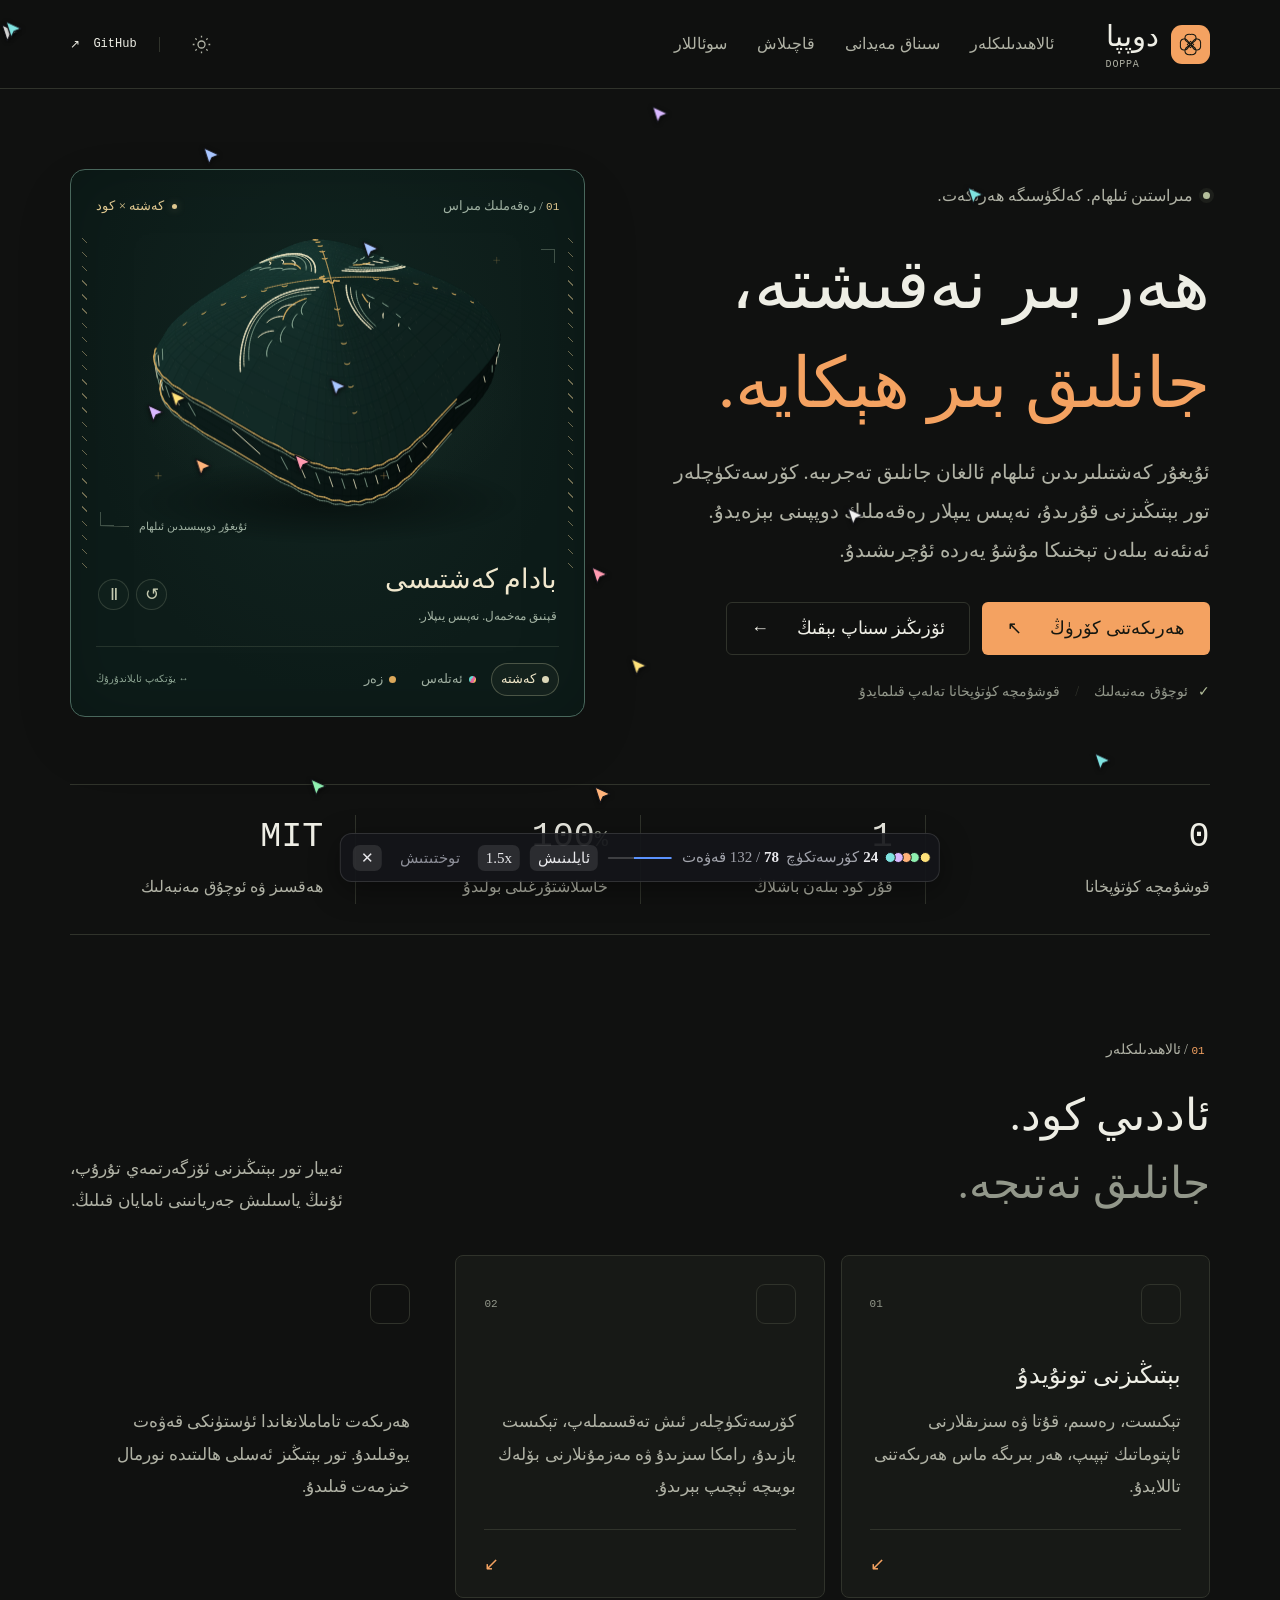
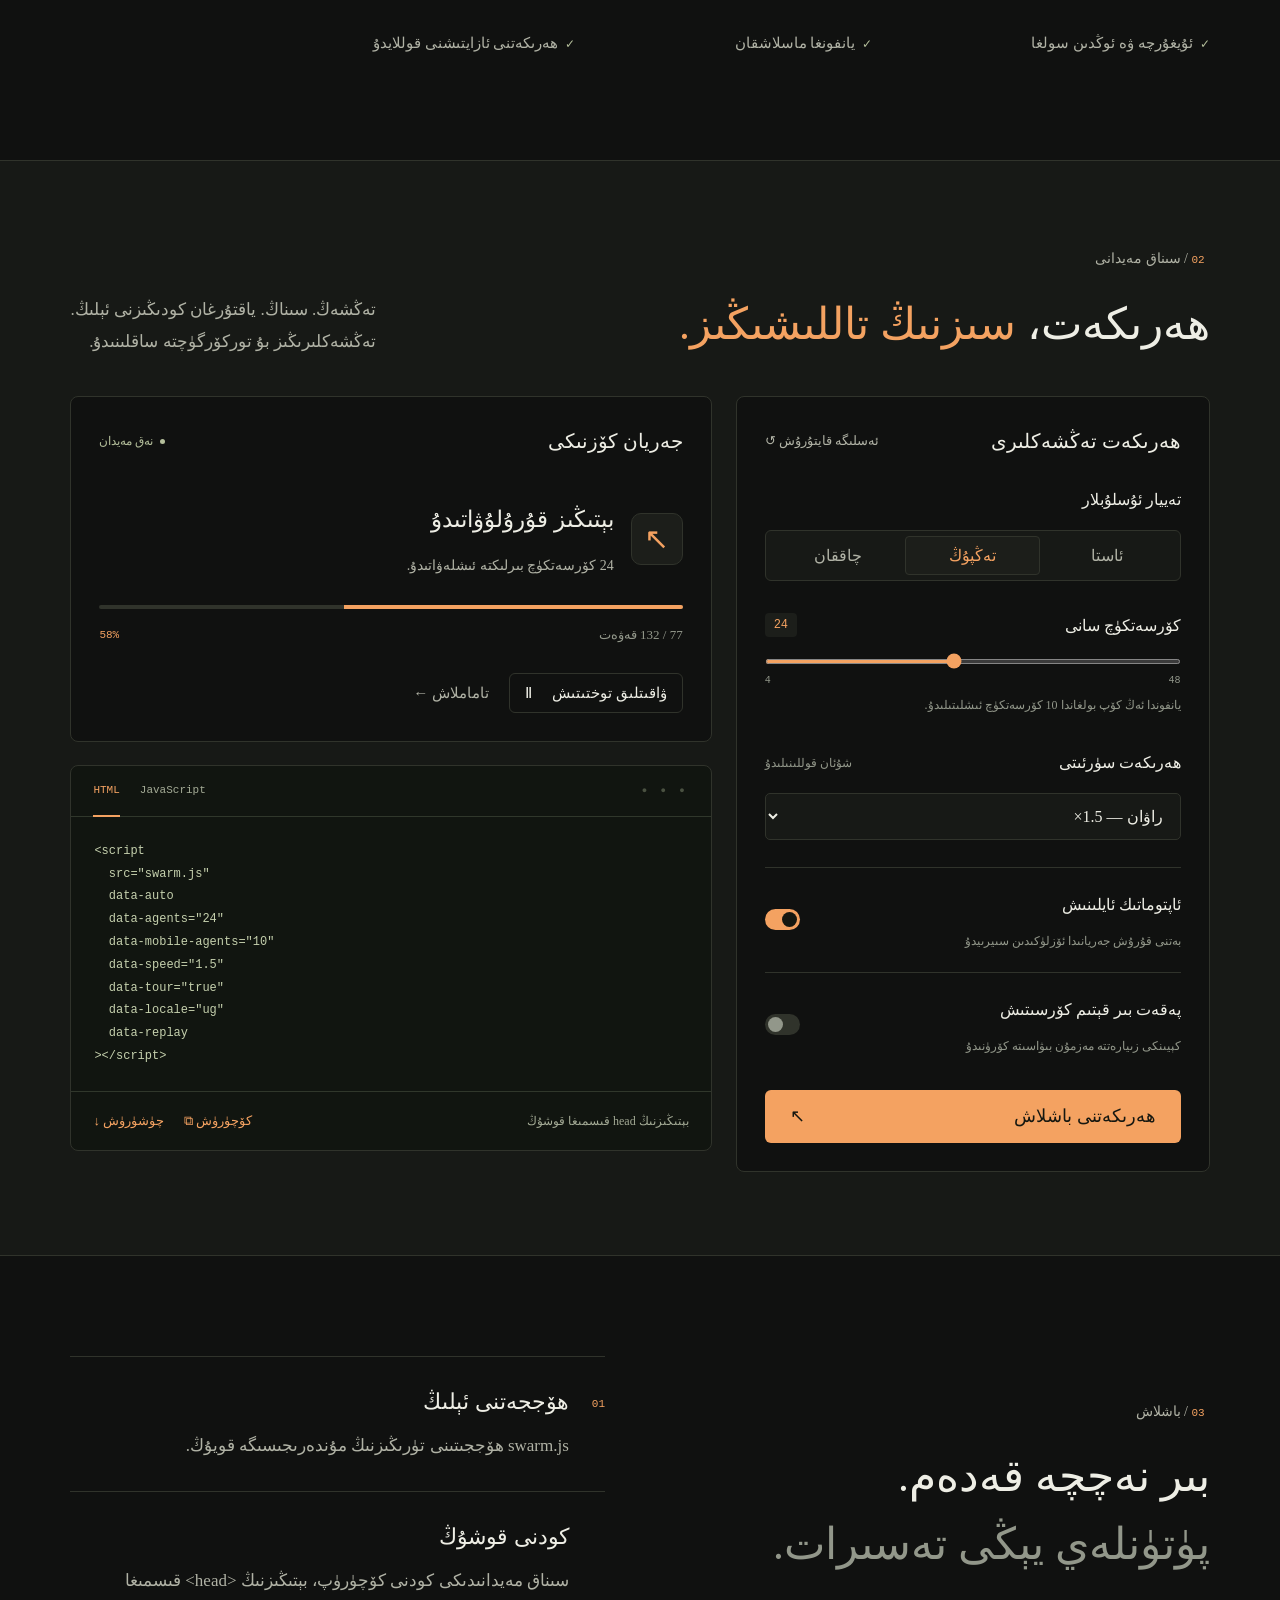
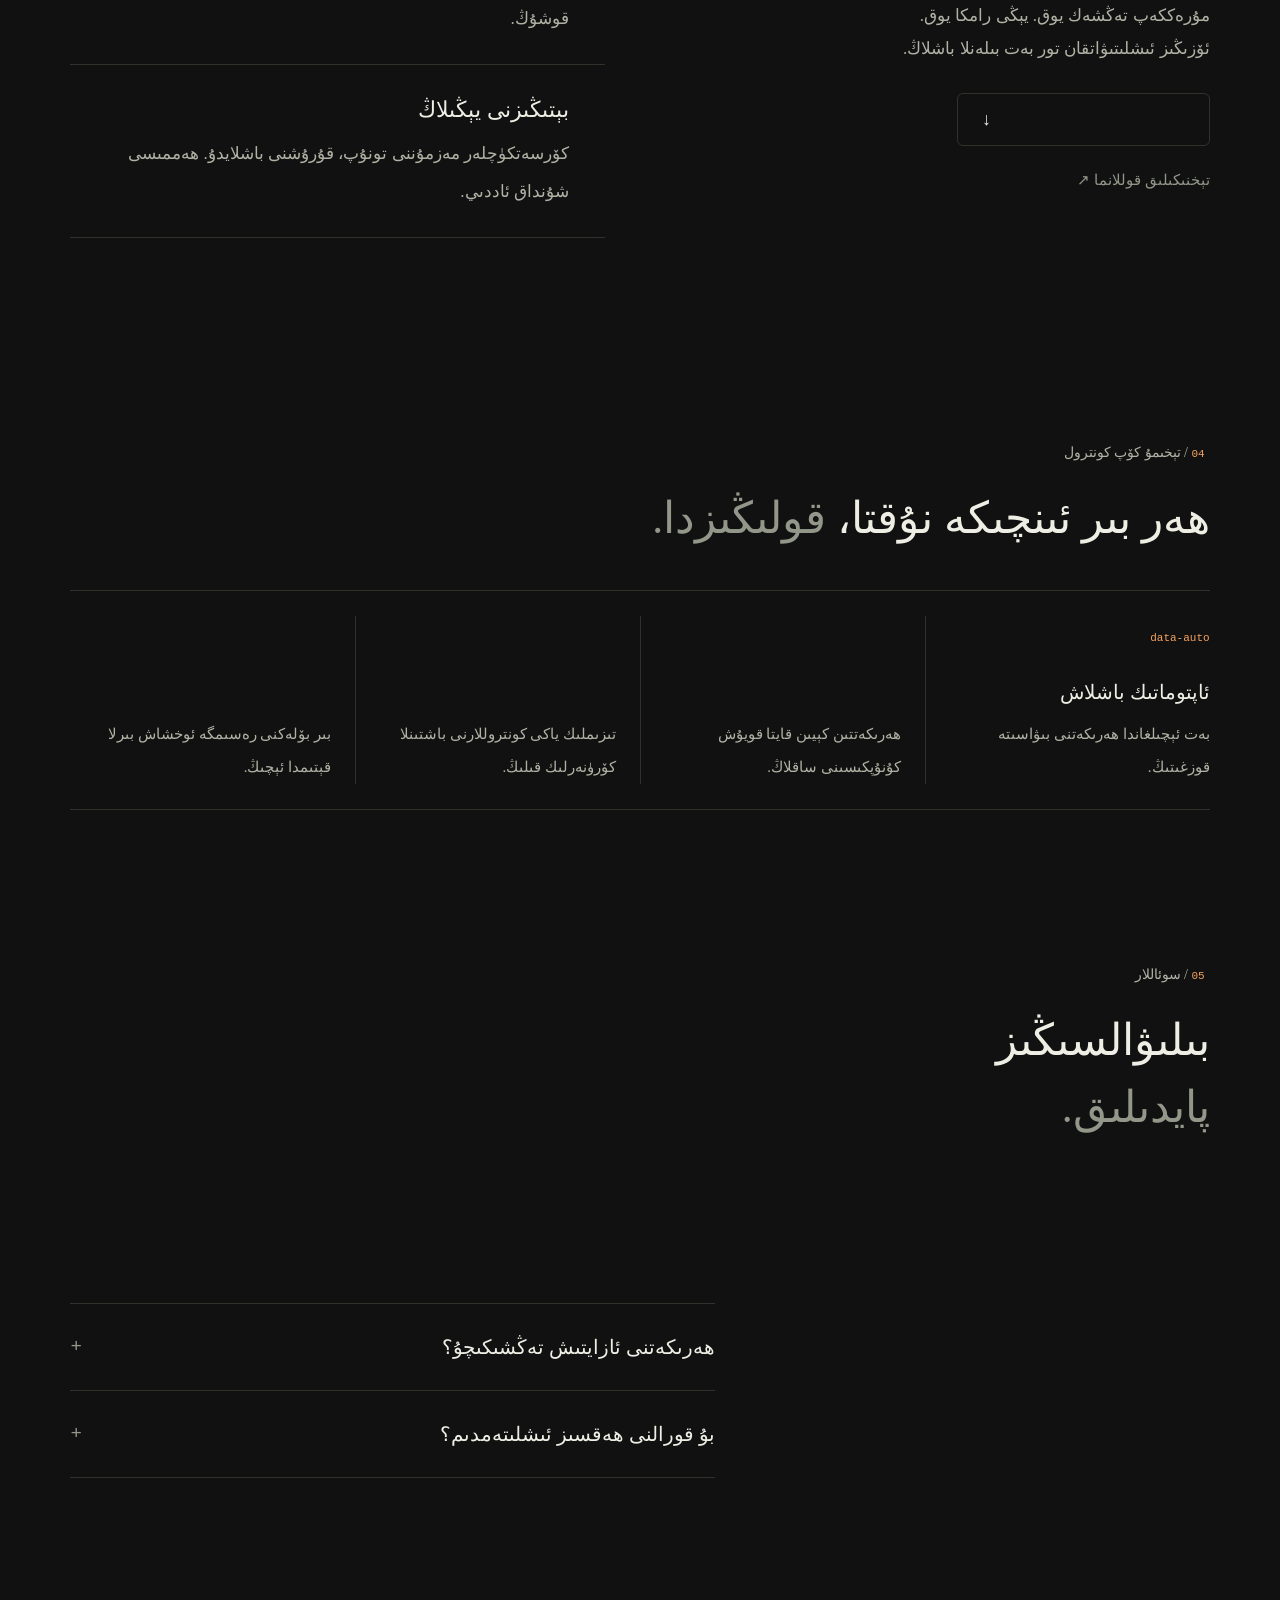
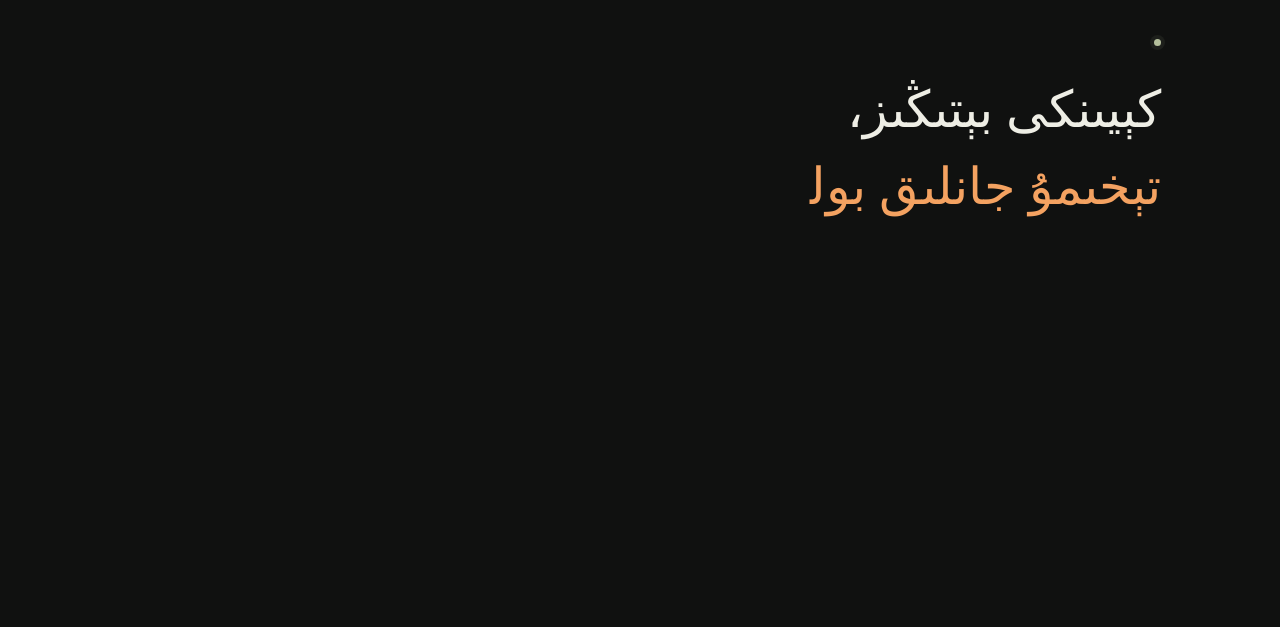
==== commit 614d3e53: "Use ALKATIP Basma for Uyghur typography" ====
--- a/demo/index.html
+++ b/demo/index.html
@@ -7,11 +7,13 @@
   <meta name="description" content="دوپپا — ئۇيغۇر دوپپا كەشتىسى ۋە ئەتلەس رەڭلىرىدىن ئىلھام ئالغان جانلىق رەقەملىك تەجرىبە. ئۆزىڭىز ئايلاندۇرۇڭ، رەڭ تاللاڭ ۋە تور بېتىڭىزنى جانلاندۇرۇڭ.">
   <title>دوپپا — مىراس بىلەن ھەرىكەت ئۇچراشقاندا</title>
   <link rel="icon" href="mark.svg" type="image/svg+xml">
-  <link rel="preload" href="../Uyghur%20tesewwur.ttf" as="font" type="font/ttf" crossorigin>
+  <link rel="preconnect" href="https://db.onlinewebfonts.com" crossorigin>
+  <link rel="preload" href="https://db.onlinewebfonts.com/t/3c16518f40da2fc2901f37666c0556a7.woff2" as="font" type="font/woff2" crossorigin>
+  <link rel="stylesheet" href="fonts.css">
   <link rel="stylesheet" href="page.css">
   <script src="../swarm.js"></script>
 </head>
-<body>
+<body class="alkatip-basma">
   <a class="skip-link" href="#main" data-swarm-skip>مەزمۇنغا ئاتلاش</a>
   <header class="nav" data-swarm-skip>
     <div class="nav-inner wrap">
@@ -90,7 +92,7 @@
 
     <section class="section wrap" id="options"><div class="section-heading"><div><p class="kicker"><span dir="ltr">04</span> / تېخىمۇ كۆپ كونترول</p><h2>ھەر بىر ئىنچىكە نۇقتا، <span class="dim">قولىڭىزدا.</span></h2></div></div><div class="options-grid"><div class="option"><code>data-auto</code><h3>ئاپتوماتىك باشلاش</h3><p>بەت ئېچىلغاندا ھەرىكەتنى بىۋاسىتە قوزغىتىڭ.</p></div><div class="option"><code>data-replay</code><h3>قايتا كۆرۈش</h3><p>ھەرىكەتتىن كېيىن قايتا قويۇش كۇنۇپكىسىنى ساقلاڭ.</p></div><div class="option"><code>data-swarm-skip</code><h3>بۆلەكنى چىقىرىۋېتىش</h3><p>تىزىملىك ياكى كونتروللارنى باشتىنلا كۆرۈنەرلىك قىلىڭ.</p></div><div class="option"><code>data-swarm="media"</code><h3>بىر پۈتۈن ئېچىش</h3><p>بىر بۆلەكنى رەسىمگە ئوخشاش بىرلا قېتىمدا ئېچىڭ.</p></div></div></section>
 
-    <section class="section wrap faq-section" id="questions"><div><p class="kicker"><span dir="ltr">05</span> / سوئاللار</p><h2>بىلىۋالسىڭىز<br><span class="dim">پايدىلىق.</span></h2></div><div class="faq-list"><details open><summary>مەۋجۇت تور بېتىمنى ئۆزگەرتىشىم كېرەكمۇ؟<span aria-hidden="true">+</span></summary><p>ياق. بۇ قورال تەييار مەزمۇننى تونۇپ ھەرىكەت قوشىدۇ. ھۆججەتنى ۋە بىر قۇر كودنى قوشسىڭىزلا بولىدۇ. ئۇنى ئېلىۋەتسىڭىز بەت ئەسلى ھالىتىگە قايتىدۇ.</p></details><details><summary>ئۇيغۇرچە مەزمۇننى قوللامدۇ؟<span aria-hidden="true">+</span></summary><p>ھەئە. بۇ نۇسخا ئۇيغۇرچە كونتروللارنى ۋە ئوڭدىن سولغا يېزىشنى قوللايدۇ. بەتنىڭ تىلىنى <bdi lang="en">lang="ug"</bdi> قىلىپ بەلگىلەڭ. بۇ بېتىمىزدە تەسەۋۋۇر خەت نۇسخىسى ئىشلىتىلدى.</p></details><details><summary>زىيارەتچىلەر ھەرىكەتنى توختىتالامدۇ؟<span aria-hidden="true">+</span></summary><p>ھەئە. ۋاقىتلىق توختىتىش، داۋاملاشتۇرۇش، سۈرئەتنى ئۆزگەرتىش ۋە بىۋاسىتە تاماملاش كونتروللىرى بار. قولدا سىيرىغاندا ئاپتوماتىك ئايلىنىش سىزگە يول بېرىدۇ.</p></details><details><summary>ھەرىكەتنى ئازايتىش تەڭشىكىچۇ؟<span aria-hidden="true">+</span></summary><p>سىستېمىدا ھەرىكەتنى ئازايتىش ئېچىلغان بولسا، مەزمۇنلار جانلاندۇرۇلماي بىۋاسىتە كۆرسىتىلىدۇ. تېكىستلەر ئېكران ئوقۇغۇچ ۋە ئىزدەش ماتورلىرى ئۈچۈن بەتتە ساقلىنىدۇ.</p></details><details><summary>بۇ قورالنى ھەقسىز ئىشلىتەمدىم؟<span aria-hidden="true">+</span></summary><p>ھەئە. قورال MIT ئىجازەتنامىسىدە ئوچۇق مەنبەلىك تارقىتىلغان. شەخسىي ۋە سودا تۈرلىرىڭىزدە ئىشلىتەلەيسىز. ئەسلى ئىجازەتنامىنى ساقلاڭ.</p></details></div></section>
+    <section class="section wrap faq-section" id="questions"><div><p class="kicker"><span dir="ltr">05</span> / سوئاللار</p><h2>بىلىۋالسىڭىز<br><span class="dim">پايدىلىق.</span></h2></div><div class="faq-list"><details open><summary>مەۋجۇت تور بېتىمنى ئۆزگەرتىشىم كېرەكمۇ؟<span aria-hidden="true">+</span></summary><p>ياق. بۇ قورال تەييار مەزمۇننى تونۇپ ھەرىكەت قوشىدۇ. ھۆججەتنى ۋە بىر قۇر كودنى قوشسىڭىزلا بولىدۇ. ئۇنى ئېلىۋەتسىڭىز بەت ئەسلى ھالىتىگە قايتىدۇ.</p></details><details><summary>ئۇيغۇرچە مەزمۇننى قوللامدۇ؟<span aria-hidden="true">+</span></summary><p>ھەئە. بۇ نۇسخا ئۇيغۇرچە كونتروللارنى ۋە ئوڭدىن سولغا يېزىشنى قوللايدۇ. بەتنىڭ تىلىنى <bdi lang="en">lang="ug"</bdi> قىلىپ بەلگىلەڭ. بۇ بېتىمىزدە ALKATIP Basma خەت نۇسخىسى ئىشلىتىلدى.</p></details><details><summary>زىيارەتچىلەر ھەرىكەتنى توختىتالامدۇ؟<span aria-hidden="true">+</span></summary><p>ھەئە. ۋاقىتلىق توختىتىش، داۋاملاشتۇرۇش، سۈرئەتنى ئۆزگەرتىش ۋە بىۋاسىتە تاماملاش كونتروللىرى بار. قولدا سىيرىغاندا ئاپتوماتىك ئايلىنىش سىزگە يول بېرىدۇ.</p></details><details><summary>ھەرىكەتنى ئازايتىش تەڭشىكىچۇ؟<span aria-hidden="true">+</span></summary><p>سىستېمىدا ھەرىكەتنى ئازايتىش ئېچىلغان بولسا، مەزمۇنلار جانلاندۇرۇلماي بىۋاسىتە كۆرسىتىلىدۇ. تېكىستلەر ئېكران ئوقۇغۇچ ۋە ئىزدەش ماتورلىرى ئۈچۈن بەتتە ساقلىنىدۇ.</p></details><details><summary>بۇ قورالنى ھەقسىز ئىشلىتەمدىم؟<span aria-hidden="true">+</span></summary><p>ھەئە. قورال MIT ئىجازەتنامىسىدە ئوچۇق مەنبەلىك تارقىتىلغان. شەخسىي ۋە سودا تۈرلىرىڭىزدە ئىشلىتەلەيسىز. ئەسلى ئىجازەتنامىنى ساقلاڭ.</p></details></div></section>
 
     <section class="closing wrap"><div class="closing-inner"><p class="eyebrow"><span class="status-dot"></span>ئىجاد قىلىشنى باشلاڭ</p><h2>كېيىنكى بېتىڭىز،<br><span class="accent">تېخىمۇ جانلىق بولسۇن.</span></h2><p>ئۆزىڭىزگە ماسلاشتۇرۇڭ. ئۆز تۈرىڭىزدە ئىشلىتىڭ.</p><a class="btn btn-primary" href="#playground">سىناق مەيدانىغا قايتىش <span aria-hidden="true">↑</span></a><span class="closing-spark" aria-hidden="true"><svg viewBox="0 0 40 40" fill="none" stroke="currentColor" stroke-width="1.35" aria-hidden="true"><path d="M20 19C9 15 12 6 20 7c8-1 11 8 0 12Zm1 1c4-11 13-8 12 0 1 8-8 11-12 0Zm-1 1c11 4 8 13 0 12-8 1-11-8 0-12Zm-1-1C15 31 6 28 7 20c-1-8 8-11 12 0Z"/><path d="m20 16 4 4-4 4-4-4Z"/></svg></span></div></section>
   </main>
--- a/demo/fonts.css
+++ b/demo/fonts.css
@@ -0,0 +1,16 @@
+@font-face {
+  font-family: "ALKATIP Basma";
+  src: url("https://db.onlinewebfonts.com/t/3c16518f40da2fc2901f37666c0556a7.woff2") format("woff2"),
+       url("https://db.onlinewebfonts.com/t/3c16518f40da2fc2901f37666c0556a7.woff") format("woff"),
+       url("https://db.onlinewebfonts.com/t/3c16518f40da2fc2901f37666c0556a7.ttf") format("truetype");
+  font-weight: normal;
+  font-style: normal;
+  font-display: swap;
+}
+
+.alkatip-basma {
+  font-family: "ALKATIP Basma", serif;
+  direction: rtl;
+  unicode-bidi: embed;
+  line-height: 2.2;
+}
--- a/demo/page.css
+++ b/demo/page.css
@@ -1,11 +1,3 @@
-@font-face {
-  font-family:"Tesewwur";
-  src:url("../Uyghur%20tesewwur.ttf") format("truetype");
-  font-weight:400;
-  font-style:normal;
-  font-display:swap;
-}
-
 :root {
   color-scheme:dark;
   --ink:#101110;
@@ -19,8 +11,8 @@
   --accent-text:#151710;
   --green:#b4bf9b;
   --gutter:clamp(22px,5.5vw,84px);
-  --sans:"Tesewwur",Tahoma,Arial,sans-serif;
-  --mono:ui-monospace,SFMono-Regular,Consolas,monospace;
+  --sans:"ALKATIP Basma",serif;
+  --mono:ui-monospace,SFMono-Regular,Consolas,"ALKATIP Basma",monospace;
 }
 
 :root[data-theme=light] {
